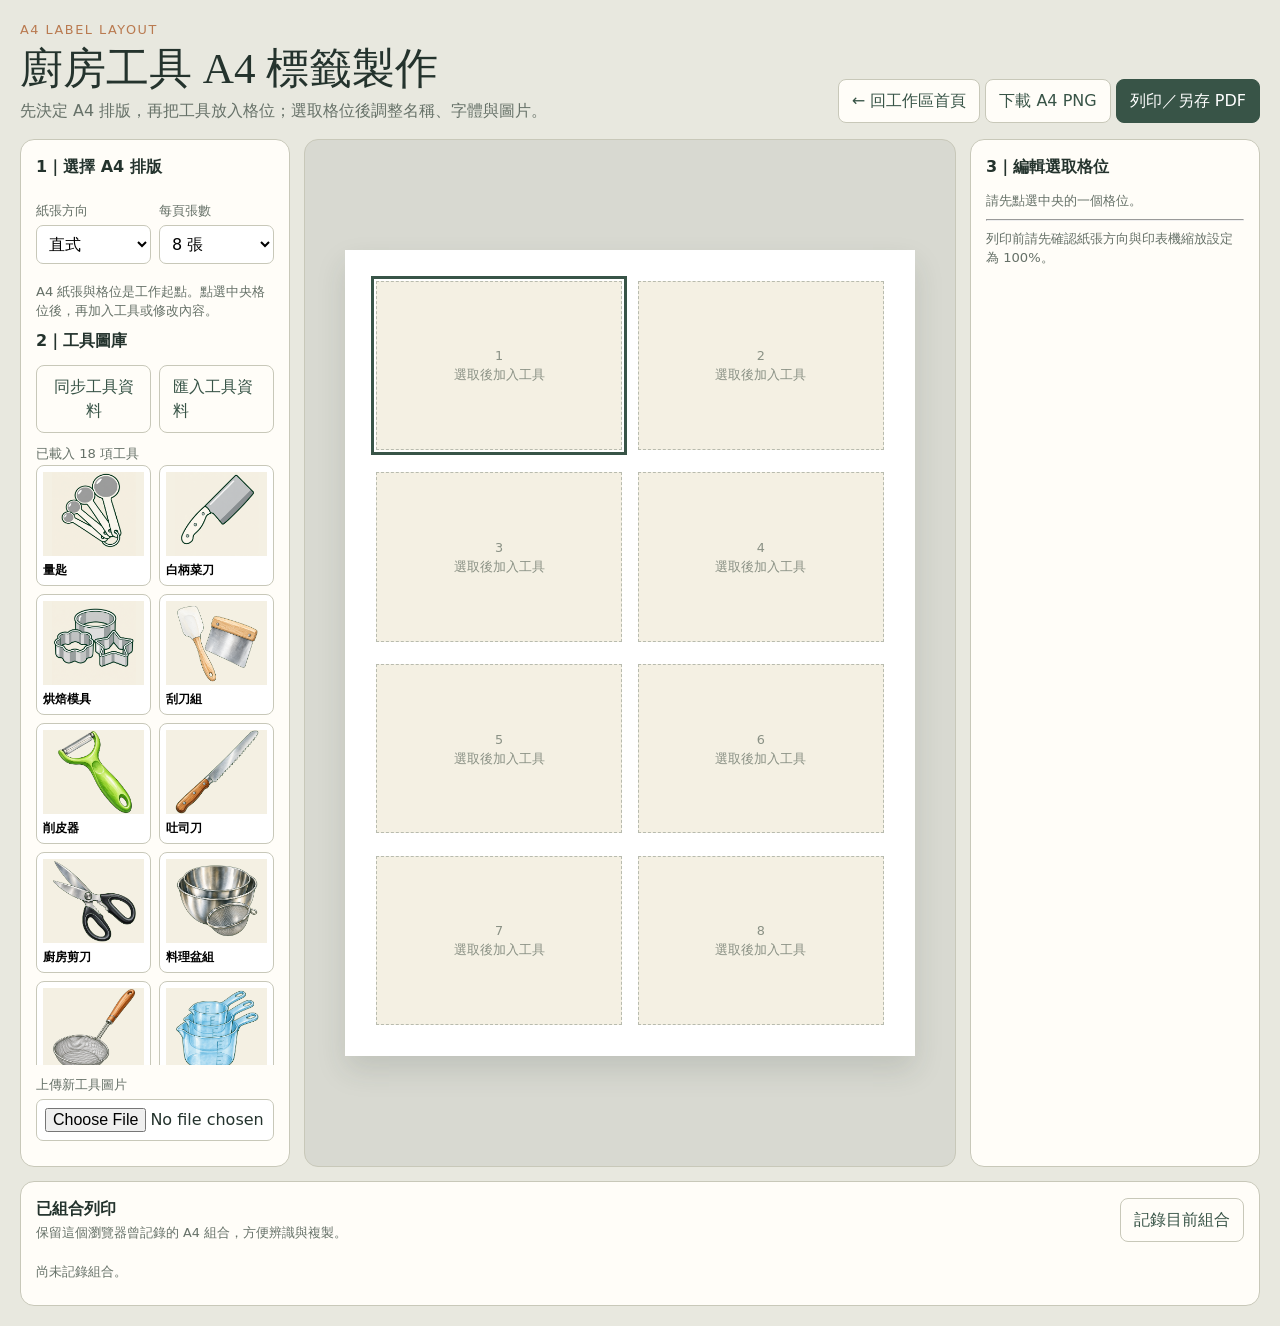
==== kitchen-labels/index.html @ 1e379331 "Publish kitchen tools label website" ====
<!doctype html><html lang="zh-Hant"><head><meta charset="utf-8"><meta name="viewport" content="width=device-width,initial-scale=1"><title>廚房工具｜A4 標籤製作</title><style>
:root{--ink:#24332d;--green:#385447;--gold:#c5a75b;--paper:#f4f0e3;--line:#c8c8b9;--white:#fffdf8}*{box-sizing:border-box}body{margin:0;background:#e8e8df;color:var(--ink);font:16px/1.5 system-ui,"Noto Sans TC",sans-serif}.app{max-width:1440px;margin:auto;padding:20px}.hero{display:flex;justify-content:space-between;gap:20px;align-items:end;margin-bottom:16px}.eyebrow{color:#b97a50;font-size:.8rem;letter-spacing:.12em}.hero h1{font:500 clamp(1.7rem,4vw,2.7rem)/1.2 Georgia,"Noto Serif TC",serif;margin:.25rem 0}.hero p{margin:0;color:#667168}.btn{display:inline-block;text-decoration:none;border:1px solid var(--green);background:var(--green);color:#fff;padding:9px 13px;border-radius:8px;font:inherit;cursor:pointer}.btn.light{background:var(--white);color:var(--green);border-color:var(--line)}.layout{display:grid;grid-template-columns:270px minmax(360px,1fr) 290px;gap:14px}.panel,.paper-wrap{background:var(--white);border:1px solid var(--line);border-radius:14px;padding:15px}.panel h2{font-size:1rem;margin:0 0 12px}.field{margin:10px 0}.field label{display:block;color:#667168;font-size:.82rem;margin-bottom:4px}.field input,.field select{width:100%;padding:8px;border:1px solid var(--line);border-radius:7px;background:#fff;font:inherit}.row{display:grid;grid-template-columns:1fr 1fr;gap:8px}.library{display:grid;grid-template-columns:1fr 1fr;gap:8px;max-height:600px;overflow:auto}.tool{border:1px solid var(--line);border-radius:8px;background:#fff;padding:6px;text-align:left;cursor:pointer}.tool img{width:100%;height:84px;object-fit:contain;background:var(--paper)}.catalog-placeholder{height:84px;display:grid;place-items:center;background:var(--paper);color:#7b857b;font-size:.75rem}.library-actions{display:flex;align-items:center;gap:8px;margin:8px 0}.library-actions .note{margin:0;font-size:.75rem}.import-btn{cursor:pointer}.tool b{display:block;font-size:.78rem;margin-top:3px;white-space:nowrap;overflow:hidden;text-overflow:ellipsis}.paper-wrap{background:#d8d9d1;display:grid;place-items:center;min-height:650px}.paper{width:min(100%,570px);aspect-ratio:210/297;background:#fff;padding:5%;box-shadow:0 14px 28px #24332d22;display:grid;gap:3%;position:relative}.paper.landscape{aspect-ratio:297/210;width:min(100%,760px)}.cell{background:var(--paper);border:1px dashed #b8bbae;display:flex;flex-direction:column;align-items:center;justify-content:center;min-width:0;overflow:hidden;padding:5%;cursor:pointer;position:relative}.cell.selected{outline:3px solid var(--green);outline-offset:2px}.cell img{max-width:88%;max-height:68%;object-fit:contain}.cell strong{font-weight:650;text-align:center;line-height:1.15;overflow-wrap:anywhere}.cell small{color:#667168;text-align:center;margin-top:3px}.empty{color:#8a9185;font-size:.8rem;text-align:center}.note{color:#667168;font-size:.82rem;margin:8px 0}.status{position:fixed;right:16px;bottom:16px;background:var(--green);color:#fff;padding:9px 13px;border-radius:8px;display:none}.status.show{display:block}@media(max-width:1050px){.layout{grid-template-columns:240px 1fr}.right{grid-column:1/-1;display:grid;grid-template-columns:1fr 1fr;gap:14px}}@media(max-width:700px){.app{padding:12px}.hero{display:block}.hero .btn{margin-top:10px}.layout{display:flex;flex-direction:column}.paper-wrap{min-height:450px}.right{display:block}.library{grid-template-columns:repeat(3,1fr);max-height:260px}.tool img{height:70px}}@media print{body{background:#fff}.hero,.left,.right{display:none!important}.app,.layout,.paper-wrap{display:block;padding:0;border:0;background:#fff}.paper{width:210mm;height:297mm;padding:12mm;box-shadow:none;gap:5mm}.paper.landscape{width:297mm;height:210mm}@page{size:auto;margin:0}}
</style><style>.color-record{border-top:1px solid var(--line);margin-top:12px;padding-top:10px}.color-record strong{font-size:.8rem;color:var(--green)}#colorHistory{display:flex;flex-wrap:wrap;gap:6px;margin:7px 0}.color-chip{width:28px;height:28px;border:2px solid #fff;outline:1px solid var(--line);border-radius:50%;cursor:pointer}.records{margin-top:14px}.records-head{display:flex;justify-content:space-between;gap:12px;align-items:center}.records h2{font-size:1rem;margin:0}.records p{margin:2px 0;color:#667168;font-size:.8rem}.record-grid{display:grid;grid-template-columns:repeat(auto-fill,minmax(180px,1fr));gap:10px;margin-top:10px}.record-card{border:1px solid var(--line);border-radius:9px;padding:8px;background:#fff}.record-card strong,.record-card small{display:block}.record-card strong{font-size:.82rem}.record-card small{color:#667168;font-size:.72rem}.record-card button{margin-top:6px;padding:5px 8px;font-size:.75rem}</style></style></head><body><main class="app"><header class="hero"><div><div class="eyebrow">A4 LABEL LAYOUT</div><h1>廚房工具 A4 標籤製作</h1><p>先決定 A4 排版，再把工具放入格位；選取格位後調整名稱、字體與圖片。</p></div><div><a class="btn light" href="../kitchen-tools/index.html">← 回工作區首頁</a> <button class="btn light" id="png">下載 A4 PNG</button> <button class="btn" id="print">列印／另存 PDF</button></div></header><section class="layout"><aside class="panel left"><h2>1｜選擇 A4 排版</h2><div class="row"><div class="field"><label>紙張方向</label><select id="orientation"><option value="portrait">直式</option><option value="landscape">橫式</option></select></div><div class="field"><label>每頁張數</label><select id="count"><option value="1">1 張</option><option value="2">2 張</option><option value="4">4 張</option><option value="6">6 張</option><option value="8" selected>8 張</option><option value="10">10 張</option></select></div></div><p class="note">A4 紙張與格位是工作起點。點選中央格位後，再加入工具或修改內容。</p><h2>2｜工具圖庫</h2><div class="library-actions"><button class="btn light" id="syncCatalog" type="button">同步工具資料</button><label class="btn light import-btn">匯入工具資料<input id="importCatalog" type="file" accept="application/json,.json" hidden></label></div><span class="note" id="catalogSyncStatus">同網站可同步；本機檔案請匯入插畫工作台下載的 JSON。</span><div class="library" id="library"></div><div class="field"><label>上傳新工具圖片</label><input id="upload" type="file" accept="image/*"></div></aside><section class="paper-wrap"><div class="paper" id="paper"></div></section><aside class="panel right"><h2>3｜編輯選取格位</h2><div id="emptyEdit" class="note">請先點選中央的一個格位。</div><div id="editor" hidden><div class="field"><label>工具名稱</label><input id="name"></div><div class="field"><label>補充文字</label><input id="sub"></div><div class="row"><div class="field"><label>字體</label><select id="font"><option value="serif">明體</option><option value="sans">黑體</option><option value="round">圓體</option></select></div><div class="field"><label>字級</label><input id="size" type="number" min="12" max="72" value="24"></div></div><div class="row"><div class="field"><label>文字顏色</label><input id="color" type="color" value="#24332d"></div><div class="field"><label>底色</label><input id="bg" type="color" value="#f4f0e3"><div class="color-record"><strong>顏色紀錄</strong><div id="colorHistory"></div><button class="btn light" id="copyColor">複製 HEX</button></div></div></div><button class="btn light" id="applyColor">套用底色</button> <button class="btn light" id="clear">清除這個格位</button></div><hr><p class="note">列印前請先確認紙張方向與印表機縮放設定為 100%。</p></aside></section><section class="records panel"><div class="records-head"><div><h2>已組合列印</h2><p>保留這個瀏覽器曾記錄的 A4 組合，方便辨識與複製。</p></div><button class="btn light" id="recordSheet">記錄目前組合</button></div><div class="record-grid" id="recordGrid"><div class="note">尚未記錄組合。</div></div></section><div class="status" id="status" role="status"></div></main><script>
(()=>{const $=id=>document.getElementById(id),fonts={serif:'Georgia,"Noto Serif TC",serif',sans:'system-ui,"Noto Sans TC",sans-serif',round:'"Arial Rounded MT Bold",system-ui,sans-serif'},assets=['量匙.png','白柄菜刀.png','烘焙模具.png','刮刀組.png','削皮器.png','吐司刀.png','廚房剪刀.png','料理盆組.png','網勺.png','量杯組.png','廚房計時器.png','食物溫度計.png','烘焙切模組.png','蒸布.png','竹簾.png','料理夾.png','廚刀組.png','放大鏡.png'];let cells=[],active=0;function toast(t){const s=$('status');s.textContent=t;s.classList.add('show');setTimeout(()=>s.classList.remove('show'),1800)}function renderPaper(){const n=+$('count').value,o=$('orientation').value,p=$('paper');p.className='paper '+o;const cols=o==='landscape'?(n<=2?n:n<=6?3:5):n===1?1:n===2?1:n===4?2:2,rows=Math.ceil(n/cols);p.style.gridTemplateColumns='repeat('+cols+',1fr)';p.style.gridTemplateRows='repeat('+rows+',1fr)';p.innerHTML='';cells=[];for(let i=0;i<n;i++){const c=document.createElement('div');c.className='cell';c.dataset.i=i;c.innerHTML='<div class="empty">'+(i+1)+'<br>選取後加入工具</div>';c.onclick=()=>select(i);p.append(c);cells.push({el:c,data:null})}active=0;select(0)}function select(i){active=i;cells.forEach((x,j)=>x.el.classList.toggle('selected',j===i));const d=cells[i]?.data;if(!d){$('emptyEdit').hidden=false;$('editor').hidden=true}else{ $('emptyEdit').hidden=true;$('editor').hidden=false;['name','sub','font','size','color','bg'].forEach(k=>$(k).value=d[k]);}}function draw(i){const d=cells[i].data,c=cells[i].el;c.style.background=d.bg;c.innerHTML='';const im=document.createElement('img');im.src=d.image;c.append(im);const b=document.createElement('strong');b.textContent=d.name;b.style.fontFamily=fonts[d.font];b.style.fontSize=d.size+'px';b.style.color=d.color;c.append(b);if(d.sub){const s=document.createElement('small');s.textContent=d.sub;s.style.color=d.color;c.append(s)}}function use(image,name){if(!cells[active])return;cells[active].data={image,name,sub:'',font:'serif',size:24,color:'#24332d',bg:'#f4f0e3'};draw(active);select(active);toast('已放入第 '+(active+1)+' 格')}function library(){const root=$('library');assets.forEach(file=>{const b=document.createElement('button');b.className='tool';b.innerHTML='<img src="assets/廚房工具插畫示例/'+file+'"><b>'+file.replace('.png','')+'</b>';b.onclick=()=>use('assets/廚房工具插畫示例/'+file,file.replace('.png',''));root.append(b)})}['orientation','count'].forEach(id=>$(id).onchange=renderPaper);['name','sub','font','size','color','bg'].forEach(id=>$(id).oninput=()=>{if(cells[active]?.data){cells[active].data[id]=$(id).value;draw(active);select(active)}});$('applyColor').onclick=()=>{if(cells[active]?.data){cells[active].data.bg=$('bg').value;draw(active);toast('底色已套用')}};$('clear').onclick=()=>{if(cells[active]){cells[active].data=null;cells[active].el.innerHTML='<div class="empty">'+(active+1)+'<br>選取後加入工具</div>';select(active)}};function exportPng(){const n=+$('count').value,o=$('orientation').value,W=o==='landscape'?3508:2480,H=o==='landscape'?2480:3508,c=document.createElement('canvas');c.width=W;c.height=H;const x=c.getContext('2d');x.fillStyle='#fff';x.fillRect(0,0,W,H);const cols=o==='landscape'?(n<=2?n:n<=6?3:5):n===1?1:n===2?1:2,rows=Math.ceil(n/cols),pad=W*.05,gap=W*.018,cw=(W-pad*2-gap*(cols-1))/cols,ch=(H-pad*2-gap*(rows-1))/rows;cells.forEach((v,i)=>{const d=v.data;if(!d)return;const col=i%cols,row=Math.floor(i/cols),cx=pad+col*(cw+gap),cy=pad+row*(ch+gap);x.fillStyle=d.bg;x.fillRect(cx,cy,cw,ch);x.strokeStyle='#b8bbae';x.setLineDash([8,8]);x.strokeRect(cx,cy,cw,ch);x.setLineDash([]);const im=new Image();im.onload=()=>{const sc=Math.min(cw*.82/im.width,ch*.58/im.height);x.drawImage(im,cx+(cw-im.width*sc)/2,cy+ch*.06,im.width*sc,im.height*sc);x.fillStyle=d.color;x.textAlign='center';x.font='600 '+(d.size*300/72)+'px system-ui';x.fillText(d.name,cx+cw/2,cy+ch*.82,cw*.88);if(d.sub){x.font='36px system-ui';x.fillText(d.sub,cx+cw/2,cy+ch*.92,cw*.88)}if(i===cells.length-1){const a=document.createElement('a');a.href=c.toDataURL('image/png');a.download='廚房工具_A4.png';a.click()}};im.src=d.image})}$('upload').onchange=e=>{const f=e.target.files[0];if(!f)return;const r=new FileReader();r.onload=()=>use(r.result,f.name.replace(/\.[^.]+$/,''));r.readAsDataURL(f)};$('png').onclick=exportPng;$('print').onclick=()=>{alert('請在列印視窗選擇「另存為 PDF」或「Save to PDF」。');window.print()};renderPaper();library();window.useKitchenTool=use;window.kitchenCells=cells;})();
</script><script src="../kitchen-label-records.js"></script><script src="../kitchen-catalog-sync.js"></script></body></html>
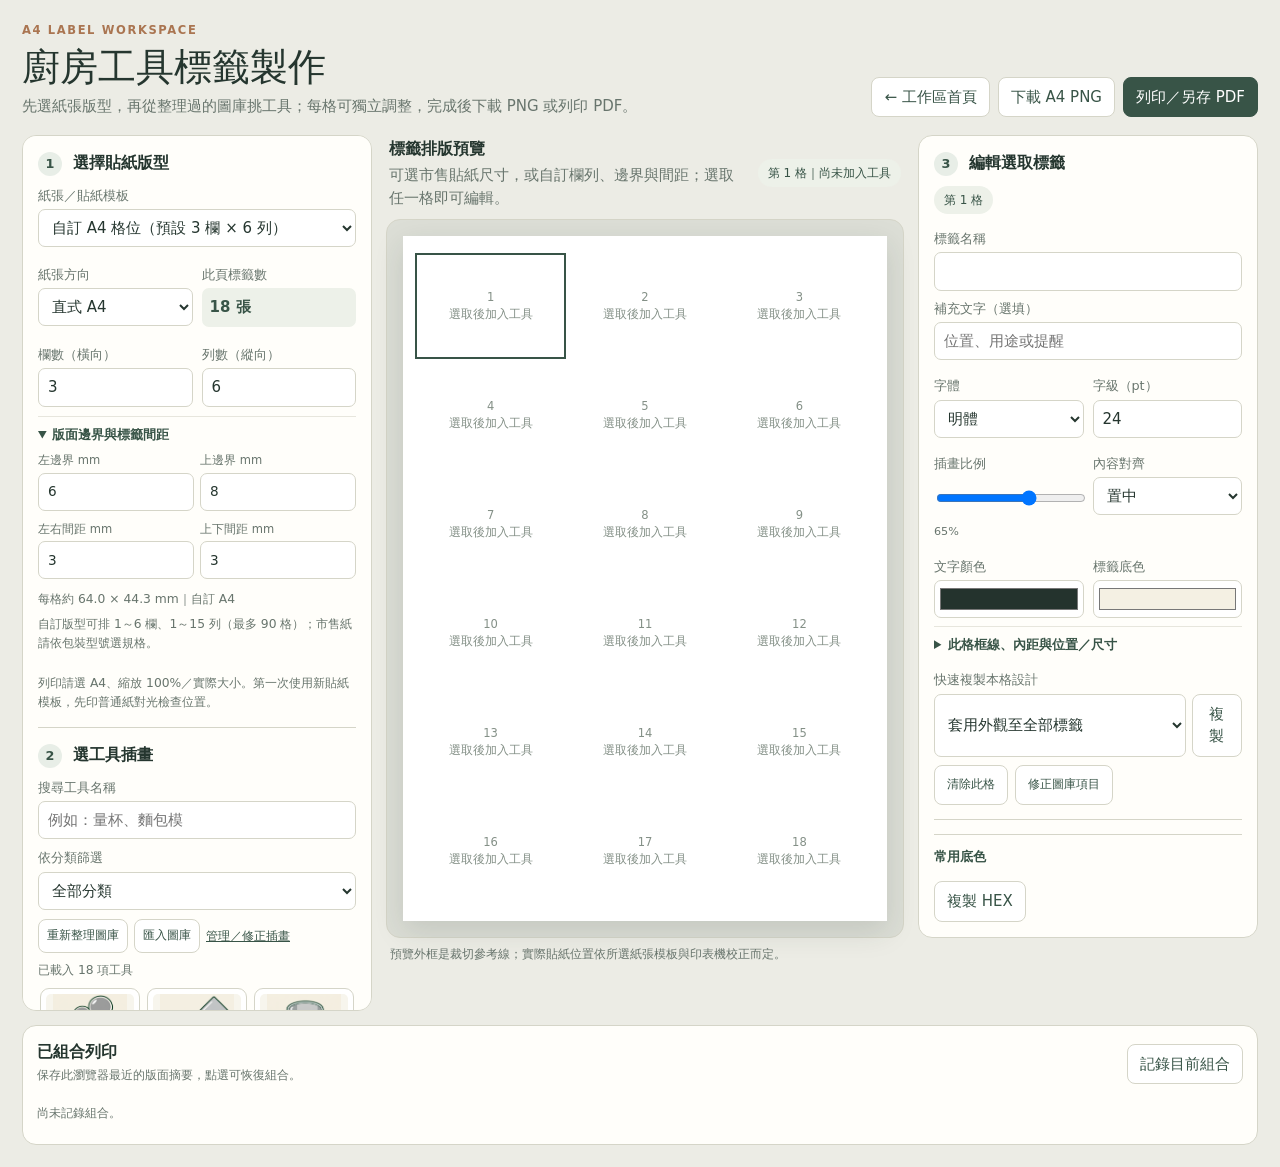
==== commit 7425616d: "Expand A4 label sheet templates and per-label controls" ====
--- a/kitchen-labels/index.html
+++ b/kitchen-labels/index.html
@@ -1,5 +1,107 @@
-<!doctype html><html lang="zh-Hant"><head><meta charset="utf-8"><meta name="viewport" content="width=device-width,initial-scale=1"><title>廚房工具｜A4 標籤製作</title><style>
-:root{--ink:#24332d;--green:#385447;--gold:#c5a75b;--paper:#f4f0e3;--line:#c8c8b9;--white:#fffdf8}*{box-sizing:border-box}body{margin:0;background:#e8e8df;color:var(--ink);font:16px/1.5 system-ui,"Noto Sans TC",sans-serif}.app{max-width:1440px;margin:auto;padding:20px}.hero{display:flex;justify-content:space-between;gap:20px;align-items:end;margin-bottom:16px}.eyebrow{color:#b97a50;font-size:.8rem;letter-spacing:.12em}.hero h1{font:500 clamp(1.7rem,4vw,2.7rem)/1.2 Georgia,"Noto Serif TC",serif;margin:.25rem 0}.hero p{margin:0;color:#667168}.btn{display:inline-block;text-decoration:none;border:1px solid var(--green);background:var(--green);color:#fff;padding:9px 13px;border-radius:8px;font:inherit;cursor:pointer}.btn.light{background:var(--white);color:var(--green);border-color:var(--line)}.layout{display:grid;grid-template-columns:270px minmax(360px,1fr) 290px;gap:14px}.panel,.paper-wrap{background:var(--white);border:1px solid var(--line);border-radius:14px;padding:15px}.panel h2{font-size:1rem;margin:0 0 12px}.field{margin:10px 0}.field label{display:block;color:#667168;font-size:.82rem;margin-bottom:4px}.field input,.field select{width:100%;padding:8px;border:1px solid var(--line);border-radius:7px;background:#fff;font:inherit}.row{display:grid;grid-template-columns:1fr 1fr;gap:8px}.library{display:grid;grid-template-columns:1fr 1fr;gap:8px;max-height:600px;overflow:auto}.tool{border:1px solid var(--line);border-radius:8px;background:#fff;padding:6px;text-align:left;cursor:pointer}.tool img{width:100%;height:84px;object-fit:contain;background:var(--paper)}.catalog-placeholder{height:84px;display:grid;place-items:center;background:var(--paper);color:#7b857b;font-size:.75rem}.library-actions{display:flex;align-items:center;gap:8px;margin:8px 0}.library-actions .note{margin:0;font-size:.75rem}.import-btn{cursor:pointer}.tool b{display:block;font-size:.78rem;margin-top:3px;white-space:nowrap;overflow:hidden;text-overflow:ellipsis}.paper-wrap{background:#d8d9d1;display:grid;place-items:center;min-height:650px}.paper{width:min(100%,570px);aspect-ratio:210/297;background:#fff;padding:5%;box-shadow:0 14px 28px #24332d22;display:grid;gap:3%;position:relative}.paper.landscape{aspect-ratio:297/210;width:min(100%,760px)}.cell{background:var(--paper);border:1px dashed #b8bbae;display:flex;flex-direction:column;align-items:center;justify-content:center;min-width:0;overflow:hidden;padding:5%;cursor:pointer;position:relative}.cell.selected{outline:3px solid var(--green);outline-offset:2px}.cell img{max-width:88%;max-height:68%;object-fit:contain}.cell strong{font-weight:650;text-align:center;line-height:1.15;overflow-wrap:anywhere}.cell small{color:#667168;text-align:center;margin-top:3px}.empty{color:#8a9185;font-size:.8rem;text-align:center}.note{color:#667168;font-size:.82rem;margin:8px 0}.status{position:fixed;right:16px;bottom:16px;background:var(--green);color:#fff;padding:9px 13px;border-radius:8px;display:none}.status.show{display:block}@media(max-width:1050px){.layout{grid-template-columns:240px 1fr}.right{grid-column:1/-1;display:grid;grid-template-columns:1fr 1fr;gap:14px}}@media(max-width:700px){.app{padding:12px}.hero{display:block}.hero .btn{margin-top:10px}.layout{display:flex;flex-direction:column}.paper-wrap{min-height:450px}.right{display:block}.library{grid-template-columns:repeat(3,1fr);max-height:260px}.tool img{height:70px}}@media print{body{background:#fff}.hero,.left,.right{display:none!important}.app,.layout,.paper-wrap{display:block;padding:0;border:0;background:#fff}.paper{width:210mm;height:297mm;padding:12mm;box-shadow:none;gap:5mm}.paper.landscape{width:297mm;height:210mm}@page{size:auto;margin:0}}
-</style><style>.color-record{border-top:1px solid var(--line);margin-top:12px;padding-top:10px}.color-record strong{font-size:.8rem;color:var(--green)}#colorHistory{display:flex;flex-wrap:wrap;gap:6px;margin:7px 0}.color-chip{width:28px;height:28px;border:2px solid #fff;outline:1px solid var(--line);border-radius:50%;cursor:pointer}.records{margin-top:14px}.records-head{display:flex;justify-content:space-between;gap:12px;align-items:center}.records h2{font-size:1rem;margin:0}.records p{margin:2px 0;color:#667168;font-size:.8rem}.record-grid{display:grid;grid-template-columns:repeat(auto-fill,minmax(180px,1fr));gap:10px;margin-top:10px}.record-card{border:1px solid var(--line);border-radius:9px;padding:8px;background:#fff}.record-card strong,.record-card small{display:block}.record-card strong{font-size:.82rem}.record-card small{color:#667168;font-size:.72rem}.record-card button{margin-top:6px;padding:5px 8px;font-size:.75rem}</style></style></head><body><main class="app"><header class="hero"><div><div class="eyebrow">A4 LABEL LAYOUT</div><h1>廚房工具 A4 標籤製作</h1><p>先決定 A4 排版，再把工具放入格位；選取格位後調整名稱、字體與圖片。</p></div><div><a class="btn light" href="../kitchen-tools/index.html">← 回工作區首頁</a> <button class="btn light" id="png">下載 A4 PNG</button> <button class="btn" id="print">列印／另存 PDF</button></div></header><section class="layout"><aside class="panel left"><h2>1｜選擇 A4 排版</h2><div class="row"><div class="field"><label>紙張方向</label><select id="orientation"><option value="portrait">直式</option><option value="landscape">橫式</option></select></div><div class="field"><label>每頁張數</label><select id="count"><option value="1">1 張</option><option value="2">2 張</option><option value="4">4 張</option><option value="6">6 張</option><option value="8" selected>8 張</option><option value="10">10 張</option></select></div></div><p class="note">A4 紙張與格位是工作起點。點選中央格位後，再加入工具或修改內容。</p><h2>2｜工具圖庫</h2><div class="library-actions"><button class="btn light" id="syncCatalog" type="button">同步工具資料</button><label class="btn light import-btn">匯入工具資料<input id="importCatalog" type="file" accept="application/json,.json" hidden></label></div><span class="note" id="catalogSyncStatus">同網站可同步；本機檔案請匯入插畫工作台下載的 JSON。</span><div class="library" id="library"></div><div class="field"><label>上傳新工具圖片</label><input id="upload" type="file" accept="image/*"></div></aside><section class="paper-wrap"><div class="paper" id="paper"></div></section><aside class="panel right"><h2>3｜編輯選取格位</h2><div id="emptyEdit" class="note">請先點選中央的一個格位。</div><div id="editor" hidden><div class="field"><label>工具名稱</label><input id="name"></div><div class="field"><label>補充文字</label><input id="sub"></div><div class="row"><div class="field"><label>字體</label><select id="font"><option value="serif">明體</option><option value="sans">黑體</option><option value="round">圓體</option></select></div><div class="field"><label>字級</label><input id="size" type="number" min="12" max="72" value="24"></div></div><div class="row"><div class="field"><label>文字顏色</label><input id="color" type="color" value="#24332d"></div><div class="field"><label>底色</label><input id="bg" type="color" value="#f4f0e3"><div class="color-record"><strong>顏色紀錄</strong><div id="colorHistory"></div><button class="btn light" id="copyColor">複製 HEX</button></div></div></div><button class="btn light" id="applyColor">套用底色</button> <button class="btn light" id="clear">清除這個格位</button></div><hr><p class="note">列印前請先確認紙張方向與印表機縮放設定為 100%。</p></aside></section><section class="records panel"><div class="records-head"><div><h2>已組合列印</h2><p>保留這個瀏覽器曾記錄的 A4 組合，方便辨識與複製。</p></div><button class="btn light" id="recordSheet">記錄目前組合</button></div><div class="record-grid" id="recordGrid"><div class="note">尚未記錄組合。</div></div></section><div class="status" id="status" role="status"></div></main><script>
-(()=>{const $=id=>document.getElementById(id),fonts={serif:'Georgia,"Noto Serif TC",serif',sans:'system-ui,"Noto Sans TC",sans-serif',round:'"Arial Rounded MT Bold",system-ui,sans-serif'},assets=['量匙.png','白柄菜刀.png','烘焙模具.png','刮刀組.png','削皮器.png','吐司刀.png','廚房剪刀.png','料理盆組.png','網勺.png','量杯組.png','廚房計時器.png','食物溫度計.png','烘焙切模組.png','蒸布.png','竹簾.png','料理夾.png','廚刀組.png','放大鏡.png'];let cells=[],active=0;function toast(t){const s=$('status');s.textContent=t;s.classList.add('show');setTimeout(()=>s.classList.remove('show'),1800)}function renderPaper(){const n=+$('count').value,o=$('orientation').value,p=$('paper');p.className='paper '+o;const cols=o==='landscape'?(n<=2?n:n<=6?3:5):n===1?1:n===2?1:n===4?2:2,rows=Math.ceil(n/cols);p.style.gridTemplateColumns='repeat('+cols+',1fr)';p.style.gridTemplateRows='repeat('+rows+',1fr)';p.innerHTML='';cells=[];for(let i=0;i<n;i++){const c=document.createElement('div');c.className='cell';c.dataset.i=i;c.innerHTML='<div class="empty">'+(i+1)+'<br>選取後加入工具</div>';c.onclick=()=>select(i);p.append(c);cells.push({el:c,data:null})}active=0;select(0)}function select(i){active=i;cells.forEach((x,j)=>x.el.classList.toggle('selected',j===i));const d=cells[i]?.data;if(!d){$('emptyEdit').hidden=false;$('editor').hidden=true}else{ $('emptyEdit').hidden=true;$('editor').hidden=false;['name','sub','font','size','color','bg'].forEach(k=>$(k).value=d[k]);}}function draw(i){const d=cells[i].data,c=cells[i].el;c.style.background=d.bg;c.innerHTML='';const im=document.createElement('img');im.src=d.image;c.append(im);const b=document.createElement('strong');b.textContent=d.name;b.style.fontFamily=fonts[d.font];b.style.fontSize=d.size+'px';b.style.color=d.color;c.append(b);if(d.sub){const s=document.createElement('small');s.textContent=d.sub;s.style.color=d.color;c.append(s)}}function use(image,name){if(!cells[active])return;cells[active].data={image,name,sub:'',font:'serif',size:24,color:'#24332d',bg:'#f4f0e3'};draw(active);select(active);toast('已放入第 '+(active+1)+' 格')}function library(){const root=$('library');assets.forEach(file=>{const b=document.createElement('button');b.className='tool';b.innerHTML='<img src="assets/廚房工具插畫示例/'+file+'"><b>'+file.replace('.png','')+'</b>';b.onclick=()=>use('assets/廚房工具插畫示例/'+file,file.replace('.png',''));root.append(b)})}['orientation','count'].forEach(id=>$(id).onchange=renderPaper);['name','sub','font','size','color','bg'].forEach(id=>$(id).oninput=()=>{if(cells[active]?.data){cells[active].data[id]=$(id).value;draw(active);select(active)}});$('applyColor').onclick=()=>{if(cells[active]?.data){cells[active].data.bg=$('bg').value;draw(active);toast('底色已套用')}};$('clear').onclick=()=>{if(cells[active]){cells[active].data=null;cells[active].el.innerHTML='<div class="empty">'+(active+1)+'<br>選取後加入工具</div>';select(active)}};function exportPng(){const n=+$('count').value,o=$('orientation').value,W=o==='landscape'?3508:2480,H=o==='landscape'?2480:3508,c=document.createElement('canvas');c.width=W;c.height=H;const x=c.getContext('2d');x.fillStyle='#fff';x.fillRect(0,0,W,H);const cols=o==='landscape'?(n<=2?n:n<=6?3:5):n===1?1:n===2?1:2,rows=Math.ceil(n/cols),pad=W*.05,gap=W*.018,cw=(W-pad*2-gap*(cols-1))/cols,ch=(H-pad*2-gap*(rows-1))/rows;cells.forEach((v,i)=>{const d=v.data;if(!d)return;const col=i%cols,row=Math.floor(i/cols),cx=pad+col*(cw+gap),cy=pad+row*(ch+gap);x.fillStyle=d.bg;x.fillRect(cx,cy,cw,ch);x.strokeStyle='#b8bbae';x.setLineDash([8,8]);x.strokeRect(cx,cy,cw,ch);x.setLineDash([]);const im=new Image();im.onload=()=>{const sc=Math.min(cw*.82/im.width,ch*.58/im.height);x.drawImage(im,cx+(cw-im.width*sc)/2,cy+ch*.06,im.width*sc,im.height*sc);x.fillStyle=d.color;x.textAlign='center';x.font='600 '+(d.size*300/72)+'px system-ui';x.fillText(d.name,cx+cw/2,cy+ch*.82,cw*.88);if(d.sub){x.font='36px system-ui';x.fillText(d.sub,cx+cw/2,cy+ch*.92,cw*.88)}if(i===cells.length-1){const a=document.createElement('a');a.href=c.toDataURL('image/png');a.download='廚房工具_A4.png';a.click()}};im.src=d.image})}$('upload').onchange=e=>{const f=e.target.files[0];if(!f)return;const r=new FileReader();r.onload=()=>use(r.result,f.name.replace(/\.[^.]+$/,''));r.readAsDataURL(f)};$('png').onclick=exportPng;$('print').onclick=()=>{alert('請在列印視窗選擇「另存為 PDF」或「Save to PDF」。');window.print()};renderPaper();library();window.useKitchenTool=use;window.kitchenCells=cells;})();
-</script><script src="../kitchen-label-records.js"></script><script src="../kitchen-catalog-sync.js"></script></body></html>
+<!doctype html>
+<html lang="zh-Hant">
+<head>
+  <meta charset="utf-8">
+  <meta name="viewport" content="width=device-width,initial-scale=1">
+  <meta name="theme-color" content="#385447">
+  <title>廚房工具｜A4 標籤製作</title>
+  <link rel="stylesheet" href="labels.css">
+</head>
+<body>
+  <main class="app">
+    <header class="hero">
+      <div><div class="eyebrow">A4 LABEL WORKSPACE</div><h1>廚房工具標籤製作</h1><p>先選紙張版型，再從整理過的圖庫挑工具；每格可獨立調整，完成後下載 PNG 或列印 PDF。</p></div>
+      <nav class="hero-actions"><a class="btn light" href="../kitchen-tools/">← 工作區首頁</a><button class="btn light" id="png">下載 A4 PNG</button><button class="btn" id="print">列印／另存 PDF</button></nav>
+    </header>
+
+    <section class="layout" aria-label="標籤製作工作區">
+      <aside class="panel left">
+        <section class="step">
+          <h2><span>1</span> 選擇貼紙版型</h2>
+          <div class="field"><label for="template">紙張／貼紙模板</label><select id="template">
+            <option value="custom">自訂 A4 格位（預設 3 欄 × 6 列）</option>
+            <optgroup label="常用市售 A4 貼紙規格">
+              <option value="2x5-l7173">10 格｜2 欄 × 5 列｜99.1 × 57 mm（L7173 相容）</option>
+              <option value="2x8-10535">16 格｜2 欄 × 8 列｜105 × 35 mm</option>
+              <option value="2x6-10549">12 格｜2 欄 × 6 列｜105 × 49 mm</option>
+              <option value="avery-l7160">21 格｜3 欄 × 7 列｜63.5 × 38.1 mm（L7160）</option>
+              <option value="3x8-6534">24 格｜3 欄 × 8 列｜65 × 34 mm</option>
+              <option value="ogi-l31236">36 格｜3 欄 × 12 列｜70 × 24.7 mm（OGI L31236）</option>
+              <option value="4x8-5134">32 格｜4 欄 × 8 列｜51 × 34 mm</option>
+              <option value="2x4-10574">8 格｜2 欄 × 4 列｜105 × 74 mm（A4+10574）</option>
+              <option value="2x4-10070">8 格｜2 欄 × 4 列｜100 × 70 mm</option>
+              <option value="2x2-105148">4 格｜2 欄 × 2 列｜105 × 148 mm</option>
+              <option value="1x3-20096">3 格｜1 欄 × 3 列｜200 × 96 mm（A4+20096）</option>
+              <option value="1x2-210148">2 格｜1 欄 × 2 列｜210 × 148 mm（A4+210148）</option>
+              <option value="1x1-210297">1 格｜整張 A4｜210 × 297 mm（A4+210297）</option>
+              <option value="2up-large">2 格｜每格 199.6 × 143.5 mm</option>
+            </optgroup>
+          </select></div>
+          <div class="row"><div class="field"><label for="orientation">紙張方向</label><select id="orientation"><option value="portrait">直式 A4</option><option value="landscape">橫式 A4（自訂）</option></select></div><div class="field"><label>此頁標籤數</label><output id="countLabel">18 張</output><input id="count" type="hidden" value="18"></div></div>
+          <div class="row"><div class="field"><label for="cols">欄數（橫向）</label><input id="cols" type="number" min="1" max="6" value="3"></div><div class="field"><label for="rows">列數（縱向）</label><input id="rows" type="number" min="1" max="15" value="6"></div></div>
+          <details class="advanced" open><summary>版面邊界與標籤間距</summary>
+            <div class="measure-grid">
+              <label>左邊界 mm<input id="marginX" type="number" min="0" max="30" step="0.1" value="6"></label>
+              <label>上邊界 mm<input id="marginY" type="number" min="0" max="30" step="0.1" value="8"></label>
+              <label>左右間距 mm<input id="gapX" type="number" min="0" max="20" step="0.1" value="3"></label>
+              <label>上下間距 mm<input id="gapY" type="number" min="0" max="20" step="0.1" value="3"></label>
+            </div>
+            <p class="note" id="dimensionInfo">標籤尺寸會依欄列、邊界和間距自動計算。</p>
+            <p class="note">自訂版型可排 1～6 欄、1～15 列（最多 90 格）；市售紙請依包裝型號選規格。</p>
+          </details>
+          <p class="warning" id="templateWarning" hidden></p>
+          <p class="note">列印請選 A4、縮放 100%／實際大小。第一次使用新貼紙模板，先印普通紙對光檢查位置。</p>
+        </section>
+
+        <section class="step library-step">
+          <h2><span>2</span> 選工具插畫</h2>
+          <div class="field"><label for="librarySearch">搜尋工具名稱</label><input id="librarySearch" type="search" placeholder="例如：量杯、麵包模"></div>
+          <div class="field"><label for="libraryCategory">依分類篩選</label><select id="libraryCategory"><option value="">全部分類</option><option>備料與切割</option><option>量測與計時</option><option>清洗與濾水</option><option>蒸煮與布具</option><option>烘焙工具</option><option>其他工具</option><option>沖泡與濾具</option></select></div>
+          <div class="library-actions"><button class="btn light" id="syncCatalog" type="button">重新整理圖庫</button><label class="btn light import-btn">匯入圖庫<input id="importCatalog" type="file" accept="application/json,.json" hidden></label><a class="text-link" href="../kitchen-illustration/">管理／修正插畫</a></div>
+          <p class="note" id="catalogSyncStatus" role="status">正在載入圖庫…</p>
+          <div class="library" id="library" aria-label="廚房工具插畫清單"></div>
+          <div class="field upload-field"><label for="upload">替換目前選取標籤的插畫</label><input id="upload" type="file" accept="image/*"><small>只替換這一格，不會覆蓋圖庫原圖。</small></div>
+        </section>
+      </aside>
+
+      <section class="preview-area">
+        <div class="preview-heading"><div><h2>標籤排版預覽</h2><p>可選市售貼紙尺寸，或自訂欄列、邊界與間距；選取任一格即可編輯。</p></div><span id="selectionStatus" class="pill">尚未加入工具</span></div>
+        <div class="paper-wrap"><div class="paper portrait" id="paper" aria-label="A4 標籤預覽"></div></div>
+        <p class="note preview-note">預覽外框是裁切參考線；實際貼紙位置依所選紙張模板與印表機校正而定。</p>
+      </section>
+
+      <aside class="panel right">
+        <section class="step">
+          <h2><span>3</span> 編輯選取標籤</h2>
+          <p class="note" id="emptyEdit">先點選中間任一格，再從左側選擇工具。</p>
+          <div id="editor" hidden>
+            <div class="selected-label" id="selectedLabel">第 1 格</div>
+            <div class="field"><label for="name">標籤名稱</label><input id="name" type="text"></div>
+            <div class="field"><label for="sub">補充文字（選填）</label><input id="sub" type="text" placeholder="位置、用途或提醒"></div>
+            <div class="row"><div class="field"><label for="font">字體</label><select id="font"><option value="serif">明體</option><option value="sans">黑體</option><option value="round">圓體</option></select></div><div class="field"><label for="size">字級（pt）</label><input id="size" type="number" min="8" max="72" value="24"></div></div>
+            <div class="row"><div class="field"><label for="imageRatio">插畫比例</label><input id="imageRatio" type="range" min="30" max="85" value="65"><small id="ratioValue">65%</small></div><div class="field"><label for="align">內容對齊</label><select id="align"><option value="center">置中</option><option value="top">靠上</option><option value="bottom">靠下</option></select></div></div>
+            <div class="row"><div class="field"><label for="color">文字顏色</label><input id="color" type="color" value="#24332d"></div><div class="field"><label for="bg">標籤底色</label><input id="bg" type="color" value="#f4f0e3"></div></div>
+            <details class="advanced"><summary>此格框線、內距與位置／尺寸</summary>
+              <label class="check"><input id="borderOn" type="checkbox" checked> 顯示此格外框／裁切線</label>
+              <div class="row"><div class="field"><label for="borderColor">框線顏色</label><input id="borderColor" type="color" value="#b8bbae"></div><div class="field"><label for="borderWidth">線寬（mm）</label><input id="borderWidth" type="number" min="0" max="2" step="0.1" value="0.2"></div></div>
+              <div class="field"><label for="inset">內容安全內距（mm）</label><input id="inset" type="number" min="0" max="12" step="0.5" value="3"></div>
+              <p class="note">微調以版型原尺寸為基準；超出 A4 會提示並暫停列印。</p>
+              <div class="row"><div class="field"><label for="offsetX">左右移動 X（mm）</label><input id="offsetX" type="number" min="-10" max="10" step="0.1" value="0"></div><div class="field"><label for="offsetY">上下移動 Y（mm）</label><input id="offsetY" type="number" min="-10" max="10" step="0.1" value="0"></div></div>
+              <div class="row"><div class="field"><label for="widthAdjust">寬度增減（mm）</label><input id="widthAdjust" type="number" min="-10" max="10" step="0.1" value="0"></div><div class="field"><label for="heightAdjust">高度增減（mm）</label><input id="heightAdjust" type="number" min="-10" max="10" step="0.1" value="0"></div></div>
+            </details>
+            <div class="field"><label for="copyTo">快速複製本格設計</label><div class="copy-row"><select id="copyTo"><option value="all">套用外觀至全部標籤</option><option value="next">複製到下一格</option></select><button class="btn light" id="copyStyle" type="button">複製</button></div></div>
+            <div class="editor-actions"><button class="btn light" id="clear" type="button">清除此格</button><button class="btn light" id="editCatalog" type="button">修正圖庫項目</button></div>
+          </div>
+          <hr><div class="color-record"><strong>常用底色</strong><div id="colorHistory"></div><button class="btn light" id="copyColor" type="button">複製 HEX</button></div>
+        </section>
+      </aside>
+    </section>
+
+    <section class="records panel"><div class="records-head"><div><h2>已組合列印</h2><p>保存此瀏覽器最近的版面摘要，點選可恢復組合。</p></div><button class="btn light" id="recordSheet" type="button">記錄目前組合</button></div><div class="record-grid" id="recordGrid"></div></section>
+    <div class="status" id="status" role="status" aria-live="polite"></div>
+  </main>
+  <script src="labels.js"></script>
+  <script src="../kitchen-label-records.js"></script>
+  <script src="../kitchen-catalog-sync.js"></script>
+</body>
+</html>
--- a/kitchen-labels/labels.css
+++ b/kitchen-labels/labels.css
@@ -0,0 +1,2 @@
+:root{--ink:#25362f;--green:#385447;--sage:#788a70;--gold:#bd9853;--paper:#f4f0e3;--line:#d5d5c8;--white:#fffefa;--muted:#68756d;--warn:#8c593b}*{box-sizing:border-box}body{margin:0;background:#ecece5;color:var(--ink);font:15px/1.5 system-ui,"Noto Sans TC",sans-serif}.app{max-width:1740px;margin:auto;padding:22px}.hero{display:flex;justify-content:space-between;align-items:end;gap:22px;margin-bottom:18px}.eyebrow{color:#aa7551;letter-spacing:.14em;font-size:.72rem;font-weight:700}.hero h1{margin:.3rem 0;font:500 clamp(1.7rem,3vw,2.5rem)/1.2 Georgia,"Noto Serif TC",serif}.hero p,.preview-heading p{margin:0;color:var(--muted)}.hero-actions{display:flex;align-items:center;gap:8px;flex-wrap:wrap}.btn{display:inline-flex;align-items:center;justify-content:center;min-height:40px;padding:8px 12px;border:1px solid var(--green);border-radius:8px;background:var(--green);color:#fff;text-decoration:none;font:inherit;cursor:pointer}.btn.light{background:white;color:var(--green);border-color:var(--line)}.layout{display:grid;grid-template-columns:minmax(290px,350px) minmax(350px,1fr) minmax(290px,340px);gap:14px;align-items:start}.panel,.paper-wrap{background:var(--white);border:1px solid var(--line);border-radius:14px}.panel{padding:15px}.left{max-height:calc(100vh - 24px);overflow:auto;position:sticky;top:12px}.right{position:sticky;top:12px}.step+ .step{border-top:1px solid var(--line);margin-top:16px;padding-top:15px}.step h2,.preview-heading h2{font-size:1rem;margin:0 0 10px}.step h2 span{display:inline-grid;place-items:center;width:24px;height:24px;margin-right:5px;border-radius:50%;background:#e8eee7;color:var(--green);font-size:.8rem}.field{margin:9px 0}.field label,.measure-grid label{display:block;margin-bottom:4px;color:var(--muted);font-size:.8rem}.field input,.field select,.measure-grid input,.copy-row select{width:100%;min-height:38px;padding:7px 9px;border:1px solid var(--line);border-radius:7px;background:#fff;color:var(--ink);font:inherit}.field input[type=color]{padding:3px;min-height:38px}.field input[type=range]{padding:0}.row{display:grid;grid-template-columns:1fr 1fr;gap:9px}.row output{display:block;background:#edf1e9;border-radius:7px;padding:8px;font-weight:700;color:var(--green)}.advanced{padding:8px 0;border-top:1px solid #e7e6dd}.advanced summary{cursor:pointer;font-size:.82rem;font-weight:650;color:var(--green)}.measure-grid{display:grid;grid-template-columns:1fr 1fr;gap:6px;margin-top:8px}.measure-grid label{font-size:.72rem}.measure-grid input{margin-top:3px;font-size:.85rem}.note{font-size:.77rem;color:var(--muted);margin:7px 0}.warning{padding:8px 10px;border-left:3px solid var(--gold);background:#faf2df;color:var(--warn);font-size:.78rem}.library-actions{display:flex;gap:6px;align-items:center;flex-wrap:wrap;margin:8px 0}.library-actions .btn{font-size:.78rem;min-height:34px;padding:5px 8px}.text-link{font-size:.76rem;color:var(--green)}.library{display:grid;grid-template-columns:repeat(3,minmax(0,1fr));gap:7px;max-height:390px;overflow:auto;padding:2px}.tool{min-width:0;border:1px solid var(--line);border-radius:9px;background:#fff;padding:5px;text-align:left;cursor:pointer;position:relative}.tool:hover,.tool:focus-visible{outline:2px solid var(--sage);outline-offset:1px}.tool img{width:100%;height:74px;object-fit:contain;background:#f7f5ed;border-radius:5px}.tool b{display:block;overflow:hidden;text-overflow:ellipsis;white-space:nowrap;font-size:.7rem;margin-top:3px}.tool small{font-size:.62rem;color:var(--muted)}.catalog-placeholder{height:74px;display:grid;place-items:center;background:#f7f5ed;color:#7b857b;font-size:.7rem}.tool[hidden]{display:none}.upload-field{border-top:1px solid #e7e6dd;padding-top:9px}.upload-field small,.field small{display:block;color:var(--muted);font-size:.7rem}.preview-area{min-width:0}.preview-heading{display:flex;justify-content:space-between;align-items:center;gap:12px;margin:2px 3px 10px}.preview-heading h2{margin:0 0 3px}.pill,.selected-label{display:inline-block;background:#edf1e9;color:var(--green);border-radius:30px;padding:5px 10px;font-size:.75rem;white-space:nowrap}.paper-wrap{display:grid;place-items:center;padding:16px;background:#dcded6;min-height:540px}.paper{width:min(100%,620px);aspect-ratio:210/297;position:relative;background:#fff;box-shadow:0 10px 28px #25362f22;overflow:hidden}.paper.landscape{aspect-ratio:297/210;width:min(100%,780px)}.cell{position:absolute;display:flex;flex-direction:column;align-items:center;justify-content:center;min-width:0;overflow:hidden;padding:1%;cursor:pointer;background:var(--paper);color:var(--ink)}.cell.selected{outline:2px solid var(--green);z-index:2}.cell img{display:block;max-width:90%;object-fit:contain;flex:0 1 auto;min-height:0}.cell strong{display:block;max-width:100%;font-weight:650;line-height:1.15;text-align:center;overflow-wrap:anywhere}.cell small{text-align:center;line-height:1.15;margin-top:2px;max-width:100%;overflow-wrap:anywhere}.cell .empty{color:#849087;text-align:center;font-size:.72rem}.preview-note{padding:0 4px}.right .field{margin:8px 0}.selected-label{margin-bottom:7px}.check{display:flex;gap:7px;align-items:center;font-size:.78rem;margin:9px 0}.check input{width:auto}.copy-row{display:flex;gap:6px}.editor-actions{display:flex;gap:7px;flex-wrap:wrap}.editor-actions .btn{font-size:.78rem}.color-record{border-top:1px solid var(--line);margin-top:12px;padding-top:10px}.color-record strong{font-size:.8rem;color:var(--green)}#colorHistory{display:flex;flex-wrap:wrap;gap:6px;margin:7px 0}.color-chip{width:26px;height:26px;border:2px solid #fff;outline:1px solid var(--line);border-radius:50%;cursor:pointer}.records{margin-top:14px;padding:14px}.records-head{display:flex;justify-content:space-between;gap:12px;align-items:center}.records h2{font-size:1rem;margin:0}.records p{margin:2px 0;color:var(--muted);font-size:.78rem}.record-grid{display:grid;grid-template-columns:repeat(auto-fill,minmax(190px,1fr));gap:9px;margin-top:10px}.record-card{border:1px solid var(--line);border-radius:9px;padding:9px;background:#fff}.record-card strong,.record-card small{display:block}.record-card strong{font-size:.8rem}.record-card small{color:var(--muted);font-size:.7rem}.record-card button{margin-top:6px;padding:5px 8px;font-size:.72rem}.status{position:fixed;right:16px;bottom:16px;z-index:10;background:var(--green);color:white;padding:9px 13px;border-radius:8px;opacity:0;pointer-events:none;transition:opacity .15s}.status.show{opacity:1}.empty-library{grid-column:1/-1;padding:16px;text-align:center;color:var(--muted);border:1px dashed var(--line);border-radius:8px}hr{border:0;border-top:1px solid var(--line);margin:14px 0}@media(max-width:1120px){.layout{grid-template-columns:minmax(270px,330px) minmax(320px,1fr)}.right{position:static;grid-column:1/-1}.right .step{display:grid;grid-template-columns:1fr 1.5fr;gap:0 18px}.right .step h2,.right #emptyEdit,.right hr,.right>.step>.color-record{grid-column:1/-1}.right #editor{grid-column:1/-1;display:grid;grid-template-columns:repeat(2,minmax(0,1fr));gap:0 14px}.right #editor[hidden]{display:none}.right .selected-label,.right .editor-actions{grid-column:1/-1}}@media(max-width:720px){.app{padding:11px}.hero{display:block}.hero-actions{margin-top:12px}.layout{display:flex;flex-direction:column}.left,.right{position:static;width:100%;max-height:none}.library{grid-template-columns:repeat(4,minmax(0,1fr));max-height:280px}.tool img,.catalog-placeholder{height:64px}.paper-wrap{width:100%;min-height:0;padding:10px}.paper{width:100%;max-width:450px}.paper.landscape{width:100%}.preview-heading{align-items:flex-start}.right .step{display:block}.right #editor{display:block}.right #editor[hidden]{display:none}.measure-grid{gap:5px}.records-head{align-items:flex-start;flex-direction:column}}@media print{@page{size:A4 portrait;margin:0}html,body{width:210mm;height:297mm;margin:0;background:#fff}.app{width:210mm;height:297mm;max-width:none;margin:0;padding:0}.hero,.left,.right,.preview-heading,.preview-note,.records,.status{display:none!important}.layout,.preview-area,.paper-wrap{display:block;width:210mm;height:297mm;margin:0;padding:0;border:0;border-radius:0;background:#fff;box-shadow:none}.paper{width:210mm;height:297mm;max-width:none;aspect-ratio:auto;margin:0;box-shadow:none;overflow:hidden}.paper.landscape{width:297mm;height:210mm}.cell{print-color-adjust:exact;-webkit-print-color-adjust:exact}.cell.selected{outline:none}}
+:root{--orientation:portrait} @media print{@page landscape{size:A4 landscape;margin:0}body.landscape-print{page:landscape}.landscape-print .layout,.landscape-print .preview-area,.landscape-print .paper-wrap{width:297mm;height:210mm}.landscape-print .paper{width:297mm;height:210mm}}
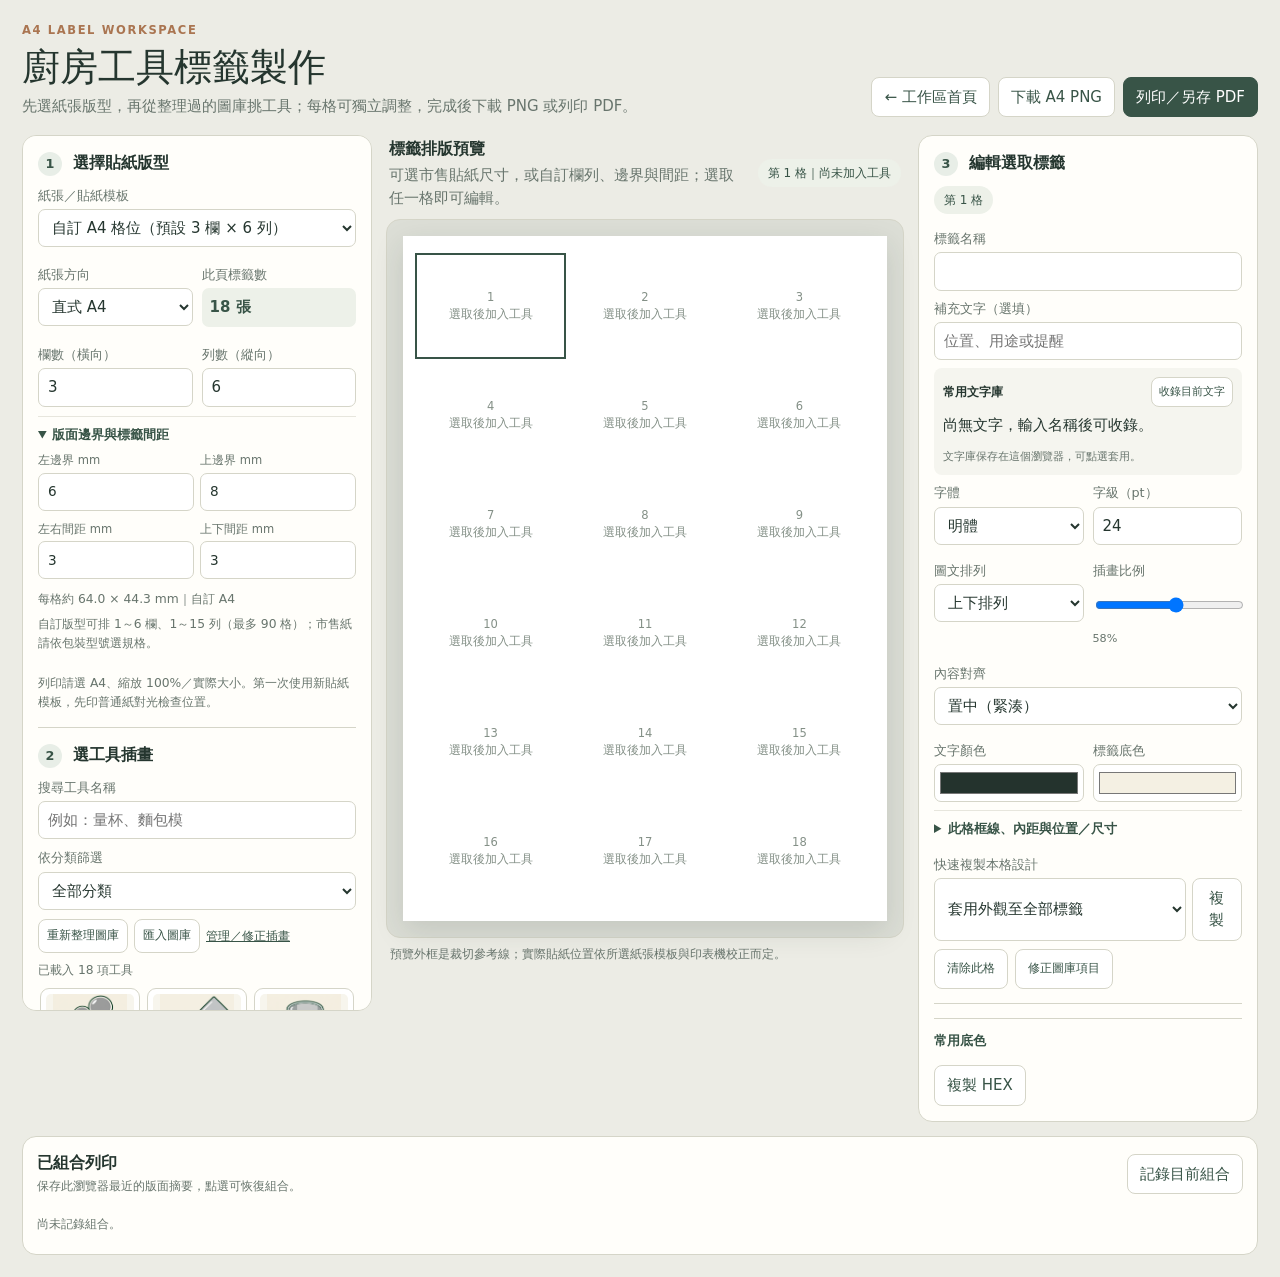
==== commit cd09a986: "Improve compact and horizontal kitchen label layouts" ====
--- a/kitchen-labels/index.html
+++ b/kitchen-labels/index.html
@@ -78,8 +78,10 @@
             <div class="selected-label" id="selectedLabel">第 1 格</div>
             <div class="field"><label for="name">標籤名稱</label><input id="name" type="text"></div>
             <div class="field"><label for="sub">補充文字（選填）</label><input id="sub" type="text" placeholder="位置、用途或提醒"></div>
+            <div class="text-library"><div class="text-library-head"><strong>常用文字庫</strong><button class="btn light" id="saveText" type="button">收錄目前文字</button></div><div id="textLibrary" class="text-library-list"></div><small>文字庫保存在這個瀏覽器，可點選套用。</small></div>
             <div class="row"><div class="field"><label for="font">字體</label><select id="font"><option value="serif">明體</option><option value="sans">黑體</option><option value="round">圓體</option></select></div><div class="field"><label for="size">字級（pt）</label><input id="size" type="number" min="8" max="72" value="24"></div></div>
-            <div class="row"><div class="field"><label for="imageRatio">插畫比例</label><input id="imageRatio" type="range" min="30" max="85" value="65"><small id="ratioValue">65%</small></div><div class="field"><label for="align">內容對齊</label><select id="align"><option value="center">置中</option><option value="top">靠上</option><option value="bottom">靠下</option></select></div></div>
+            <div class="row"><div class="field"><label for="direction">圖文排列</label><select id="direction"><option value="vertical">上下排列</option><option value="horizontal">左右排列</option></select></div><div class="field"><label for="imageRatio">插畫比例</label><input id="imageRatio" type="range" min="25" max="85" value="58"><small id="ratioValue">58%</small></div></div>
+            <div class="field"><label for="align">內容對齊</label><select id="align"><option value="center">置中（緊湊）</option><option value="top">靠上</option><option value="bottom">靠下</option></select></div>
             <div class="row"><div class="field"><label for="color">文字顏色</label><input id="color" type="color" value="#24332d"></div><div class="field"><label for="bg">標籤底色</label><input id="bg" type="color" value="#f4f0e3"></div></div>
             <details class="advanced"><summary>此格框線、內距與位置／尺寸</summary>
               <label class="check"><input id="borderOn" type="checkbox" checked> 顯示此格外框／裁切線</label>
--- a/kitchen-labels/labels.css
+++ b/kitchen-labels/labels.css
@@ -1,2 +1,8 @@
 :root{--ink:#25362f;--green:#385447;--sage:#788a70;--gold:#bd9853;--paper:#f4f0e3;--line:#d5d5c8;--white:#fffefa;--muted:#68756d;--warn:#8c593b}*{box-sizing:border-box}body{margin:0;background:#ecece5;color:var(--ink);font:15px/1.5 system-ui,"Noto Sans TC",sans-serif}.app{max-width:1740px;margin:auto;padding:22px}.hero{display:flex;justify-content:space-between;align-items:end;gap:22px;margin-bottom:18px}.eyebrow{color:#aa7551;letter-spacing:.14em;font-size:.72rem;font-weight:700}.hero h1{margin:.3rem 0;font:500 clamp(1.7rem,3vw,2.5rem)/1.2 Georgia,"Noto Serif TC",serif}.hero p,.preview-heading p{margin:0;color:var(--muted)}.hero-actions{display:flex;align-items:center;gap:8px;flex-wrap:wrap}.btn{display:inline-flex;align-items:center;justify-content:center;min-height:40px;padding:8px 12px;border:1px solid var(--green);border-radius:8px;background:var(--green);color:#fff;text-decoration:none;font:inherit;cursor:pointer}.btn.light{background:white;color:var(--green);border-color:var(--line)}.layout{display:grid;grid-template-columns:minmax(290px,350px) minmax(350px,1fr) minmax(290px,340px);gap:14px;align-items:start}.panel,.paper-wrap{background:var(--white);border:1px solid var(--line);border-radius:14px}.panel{padding:15px}.left{max-height:calc(100vh - 24px);overflow:auto;position:sticky;top:12px}.right{position:sticky;top:12px}.step+ .step{border-top:1px solid var(--line);margin-top:16px;padding-top:15px}.step h2,.preview-heading h2{font-size:1rem;margin:0 0 10px}.step h2 span{display:inline-grid;place-items:center;width:24px;height:24px;margin-right:5px;border-radius:50%;background:#e8eee7;color:var(--green);font-size:.8rem}.field{margin:9px 0}.field label,.measure-grid label{display:block;margin-bottom:4px;color:var(--muted);font-size:.8rem}.field input,.field select,.measure-grid input,.copy-row select{width:100%;min-height:38px;padding:7px 9px;border:1px solid var(--line);border-radius:7px;background:#fff;color:var(--ink);font:inherit}.field input[type=color]{padding:3px;min-height:38px}.field input[type=range]{padding:0}.row{display:grid;grid-template-columns:1fr 1fr;gap:9px}.row output{display:block;background:#edf1e9;border-radius:7px;padding:8px;font-weight:700;color:var(--green)}.advanced{padding:8px 0;border-top:1px solid #e7e6dd}.advanced summary{cursor:pointer;font-size:.82rem;font-weight:650;color:var(--green)}.measure-grid{display:grid;grid-template-columns:1fr 1fr;gap:6px;margin-top:8px}.measure-grid label{font-size:.72rem}.measure-grid input{margin-top:3px;font-size:.85rem}.note{font-size:.77rem;color:var(--muted);margin:7px 0}.warning{padding:8px 10px;border-left:3px solid var(--gold);background:#faf2df;color:var(--warn);font-size:.78rem}.library-actions{display:flex;gap:6px;align-items:center;flex-wrap:wrap;margin:8px 0}.library-actions .btn{font-size:.78rem;min-height:34px;padding:5px 8px}.text-link{font-size:.76rem;color:var(--green)}.library{display:grid;grid-template-columns:repeat(3,minmax(0,1fr));gap:7px;max-height:390px;overflow:auto;padding:2px}.tool{min-width:0;border:1px solid var(--line);border-radius:9px;background:#fff;padding:5px;text-align:left;cursor:pointer;position:relative}.tool:hover,.tool:focus-visible{outline:2px solid var(--sage);outline-offset:1px}.tool img{width:100%;height:74px;object-fit:contain;background:#f7f5ed;border-radius:5px}.tool b{display:block;overflow:hidden;text-overflow:ellipsis;white-space:nowrap;font-size:.7rem;margin-top:3px}.tool small{font-size:.62rem;color:var(--muted)}.catalog-placeholder{height:74px;display:grid;place-items:center;background:#f7f5ed;color:#7b857b;font-size:.7rem}.tool[hidden]{display:none}.upload-field{border-top:1px solid #e7e6dd;padding-top:9px}.upload-field small,.field small{display:block;color:var(--muted);font-size:.7rem}.preview-area{min-width:0}.preview-heading{display:flex;justify-content:space-between;align-items:center;gap:12px;margin:2px 3px 10px}.preview-heading h2{margin:0 0 3px}.pill,.selected-label{display:inline-block;background:#edf1e9;color:var(--green);border-radius:30px;padding:5px 10px;font-size:.75rem;white-space:nowrap}.paper-wrap{display:grid;place-items:center;padding:16px;background:#dcded6;min-height:540px}.paper{width:min(100%,620px);aspect-ratio:210/297;position:relative;background:#fff;box-shadow:0 10px 28px #25362f22;overflow:hidden}.paper.landscape{aspect-ratio:297/210;width:min(100%,780px)}.cell{position:absolute;display:flex;flex-direction:column;align-items:center;justify-content:center;min-width:0;overflow:hidden;padding:1%;cursor:pointer;background:var(--paper);color:var(--ink)}.cell.selected{outline:2px solid var(--green);z-index:2}.cell img{display:block;max-width:90%;object-fit:contain;flex:0 1 auto;min-height:0}.cell strong{display:block;max-width:100%;font-weight:650;line-height:1.15;text-align:center;overflow-wrap:anywhere}.cell small{text-align:center;line-height:1.15;margin-top:2px;max-width:100%;overflow-wrap:anywhere}.cell .empty{color:#849087;text-align:center;font-size:.72rem}.preview-note{padding:0 4px}.right .field{margin:8px 0}.selected-label{margin-bottom:7px}.check{display:flex;gap:7px;align-items:center;font-size:.78rem;margin:9px 0}.check input{width:auto}.copy-row{display:flex;gap:6px}.editor-actions{display:flex;gap:7px;flex-wrap:wrap}.editor-actions .btn{font-size:.78rem}.color-record{border-top:1px solid var(--line);margin-top:12px;padding-top:10px}.color-record strong{font-size:.8rem;color:var(--green)}#colorHistory{display:flex;flex-wrap:wrap;gap:6px;margin:7px 0}.color-chip{width:26px;height:26px;border:2px solid #fff;outline:1px solid var(--line);border-radius:50%;cursor:pointer}.records{margin-top:14px;padding:14px}.records-head{display:flex;justify-content:space-between;gap:12px;align-items:center}.records h2{font-size:1rem;margin:0}.records p{margin:2px 0;color:var(--muted);font-size:.78rem}.record-grid{display:grid;grid-template-columns:repeat(auto-fill,minmax(190px,1fr));gap:9px;margin-top:10px}.record-card{border:1px solid var(--line);border-radius:9px;padding:9px;background:#fff}.record-card strong,.record-card small{display:block}.record-card strong{font-size:.8rem}.record-card small{color:var(--muted);font-size:.7rem}.record-card button{margin-top:6px;padding:5px 8px;font-size:.72rem}.status{position:fixed;right:16px;bottom:16px;z-index:10;background:var(--green);color:white;padding:9px 13px;border-radius:8px;opacity:0;pointer-events:none;transition:opacity .15s}.status.show{opacity:1}.empty-library{grid-column:1/-1;padding:16px;text-align:center;color:var(--muted);border:1px dashed var(--line);border-radius:8px}hr{border:0;border-top:1px solid var(--line);margin:14px 0}@media(max-width:1120px){.layout{grid-template-columns:minmax(270px,330px) minmax(320px,1fr)}.right{position:static;grid-column:1/-1}.right .step{display:grid;grid-template-columns:1fr 1.5fr;gap:0 18px}.right .step h2,.right #emptyEdit,.right hr,.right>.step>.color-record{grid-column:1/-1}.right #editor{grid-column:1/-1;display:grid;grid-template-columns:repeat(2,minmax(0,1fr));gap:0 14px}.right #editor[hidden]{display:none}.right .selected-label,.right .editor-actions{grid-column:1/-1}}@media(max-width:720px){.app{padding:11px}.hero{display:block}.hero-actions{margin-top:12px}.layout{display:flex;flex-direction:column}.left,.right{position:static;width:100%;max-height:none}.library{grid-template-columns:repeat(4,minmax(0,1fr));max-height:280px}.tool img,.catalog-placeholder{height:64px}.paper-wrap{width:100%;min-height:0;padding:10px}.paper{width:100%;max-width:450px}.paper.landscape{width:100%}.preview-heading{align-items:flex-start}.right .step{display:block}.right #editor{display:block}.right #editor[hidden]{display:none}.measure-grid{gap:5px}.records-head{align-items:flex-start;flex-direction:column}}@media print{@page{size:A4 portrait;margin:0}html,body{width:210mm;height:297mm;margin:0;background:#fff}.app{width:210mm;height:297mm;max-width:none;margin:0;padding:0}.hero,.left,.right,.preview-heading,.preview-note,.records,.status{display:none!important}.layout,.preview-area,.paper-wrap{display:block;width:210mm;height:297mm;margin:0;padding:0;border:0;border-radius:0;background:#fff;box-shadow:none}.paper{width:210mm;height:297mm;max-width:none;aspect-ratio:auto;margin:0;box-shadow:none;overflow:hidden}.paper.landscape{width:297mm;height:210mm}.cell{print-color-adjust:exact;-webkit-print-color-adjust:exact}.cell.selected{outline:none}}
 :root{--orientation:portrait} @media print{@page landscape{size:A4 landscape;margin:0}body.landscape-print{page:landscape}.landscape-print .layout,.landscape-print .preview-area,.landscape-print .paper-wrap{width:297mm;height:210mm}.landscape-print .paper{width:297mm;height:210mm}}
+/* 圖文可左右排列；直式改為緊湊群組，不再把圖片與文字固定塞在上下兩個大區塊。 */
+.cell-content{display:flex;flex-direction:column;align-items:center;justify-content:center;gap:2%;width:100%;height:100%;min-width:0;min-height:0}
+.cell-content img{display:block;width:auto;height:var(--image-ratio);max-width:94%;max-height:var(--image-ratio);object-fit:contain;flex:0 1 auto;min-height:0}
+.cell-text{display:flex;flex-direction:column;justify-content:center;align-items:center;min-width:0;max-width:100%;max-height:100%;overflow:hidden}
+.cell.horizontal .cell-content{flex-direction:row;gap:2%}.cell.horizontal .cell-content img{width:var(--image-ratio);height:auto;max-width:var(--image-ratio);max-height:92%}.cell.horizontal .cell-text{align-items:flex-start;flex:1;text-align:left}.cell.horizontal strong,.cell.horizontal small{text-align:left}
+.text-library{padding:9px;background:#f5f5ef;border-radius:8px}.text-library-head{display:flex;align-items:center;justify-content:space-between;gap:6px;font-size:.78rem}.text-library-head .btn{min-height:30px;padding:4px 7px;font-size:.7rem}.text-library-list{display:grid;gap:4px;margin:7px 0}.text-library-entry{display:flex;gap:4px;min-width:0}.text-library-use{flex:1;min-width:0;padding:5px 7px;border:1px solid var(--line);border-radius:6px;background:#fff;color:var(--ink);text-align:left;overflow:hidden;text-overflow:ellipsis;white-space:nowrap;font-size:.72rem;cursor:pointer}.text-library-delete{border:0;background:transparent;color:var(--muted);font-size:.68rem;cursor:pointer}.text-library>small{font-size:.68rem;color:var(--muted)}
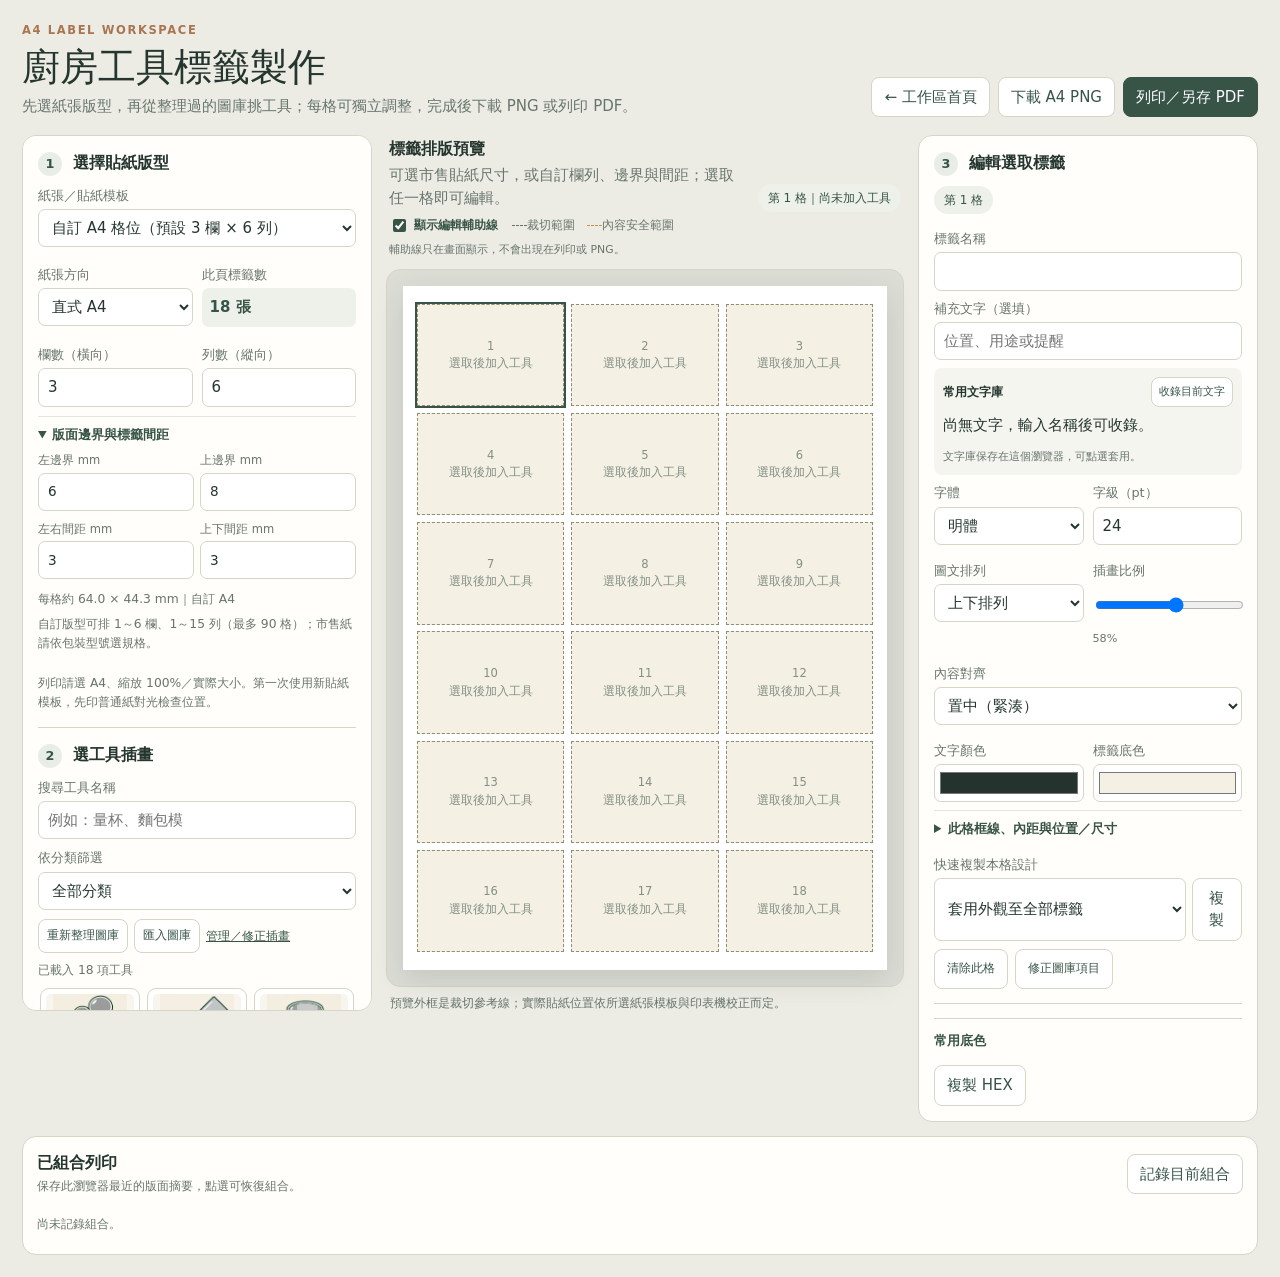
==== commit b33ffaa6: "Show print-safe label editing guides" ====
--- a/kitchen-labels/index.html
+++ b/kitchen-labels/index.html
@@ -65,7 +65,7 @@
       </aside>
 
       <section class="preview-area">
-        <div class="preview-heading"><div><h2>標籤排版預覽</h2><p>可選市售貼紙尺寸，或自訂欄列、邊界與間距；選取任一格即可編輯。</p></div><span id="selectionStatus" class="pill">尚未加入工具</span></div>
+        <div class="preview-heading"><div><h2>標籤排版預覽</h2><p>可選市售貼紙尺寸，或自訂欄列、邊界與間距；選取任一格即可編輯。</p><div class="guide-controls"><label><input id="showGuides" type="checkbox" checked> 顯示編輯輔助線</label><span><i class="guide-swatch cut"></i>裁切範圍　<i class="guide-swatch safe"></i>內容安全範圍</span><small>輔助線只在畫面顯示，不會出現在列印或 PNG。</small></div></div><span id="selectionStatus" class="pill">尚未加入工具</span></div>
         <div class="paper-wrap"><div class="paper portrait" id="paper" aria-label="A4 標籤預覽"></div></div>
         <p class="note preview-note">預覽外框是裁切參考線；實際貼紙位置依所選紙張模板與印表機校正而定。</p>
       </section>
@@ -84,10 +84,10 @@
             <div class="field"><label for="align">內容對齊</label><select id="align"><option value="center">置中（緊湊）</option><option value="top">靠上</option><option value="bottom">靠下</option></select></div>
             <div class="row"><div class="field"><label for="color">文字顏色</label><input id="color" type="color" value="#24332d"></div><div class="field"><label for="bg">標籤底色</label><input id="bg" type="color" value="#f4f0e3"></div></div>
             <details class="advanced"><summary>此格框線、內距與位置／尺寸</summary>
-              <label class="check"><input id="borderOn" type="checkbox" checked> 顯示此格外框／裁切線</label>
+              <label class="check"><input id="borderOn" type="checkbox"> 列印此格外框（非編輯輔助線）</label>
               <div class="row"><div class="field"><label for="borderColor">框線顏色</label><input id="borderColor" type="color" value="#b8bbae"></div><div class="field"><label for="borderWidth">線寬（mm）</label><input id="borderWidth" type="number" min="0" max="2" step="0.1" value="0.2"></div></div>
-              <div class="field"><label for="inset">內容安全內距（mm）</label><input id="inset" type="number" min="0" max="12" step="0.5" value="3"></div>
-              <p class="note">微調以版型原尺寸為基準；超出 A4 會提示並暫停列印。</p>
+              <div class="field"><label for="inset">內容安全內距（mm）</label><input id="inset" type="number" min="0" max="12" step="0.5" value="3"><div class="inset-presets" aria-label="內距快速選擇"><button type="button" data-inset="0">0 mm</button><button type="button" data-inset="2">2 mm</button><button type="button" data-inset="4">4 mm</button><button type="button" data-inset="6">6 mm</button></div><small>以標籤裁切線向內量；0 mm 代表內容可延伸至邊緣。</small></div>
+              <p class="note">X／Y、寬／高調整的是整個標籤格位置與尺寸；內距只移動格內插畫和文字。</p>
               <div class="row"><div class="field"><label for="offsetX">左右移動 X（mm）</label><input id="offsetX" type="number" min="-10" max="10" step="0.1" value="0"></div><div class="field"><label for="offsetY">上下移動 Y（mm）</label><input id="offsetY" type="number" min="-10" max="10" step="0.1" value="0"></div></div>
               <div class="row"><div class="field"><label for="widthAdjust">寬度增減（mm）</label><input id="widthAdjust" type="number" min="-10" max="10" step="0.1" value="0"></div><div class="field"><label for="heightAdjust">高度增減（mm）</label><input id="heightAdjust" type="number" min="-10" max="10" step="0.1" value="0"></div></div>
             </details>
--- a/kitchen-labels/labels.css
+++ b/kitchen-labels/labels.css
@@ -6,3 +6,14 @@
 .cell-text{display:flex;flex-direction:column;justify-content:center;align-items:center;min-width:0;max-width:100%;max-height:100%;overflow:hidden}
 .cell.horizontal .cell-content{flex-direction:row;gap:2%}.cell.horizontal .cell-content img{width:var(--image-ratio);height:auto;max-width:var(--image-ratio);max-height:92%}.cell.horizontal .cell-text{align-items:flex-start;flex:1;text-align:left}.cell.horizontal strong,.cell.horizontal small{text-align:left}
 .text-library{padding:9px;background:#f5f5ef;border-radius:8px}.text-library-head{display:flex;align-items:center;justify-content:space-between;gap:6px;font-size:.78rem}.text-library-head .btn{min-height:30px;padding:4px 7px;font-size:.7rem}.text-library-list{display:grid;gap:4px;margin:7px 0}.text-library-entry{display:flex;gap:4px;min-width:0}.text-library-use{flex:1;min-width:0;padding:5px 7px;border:1px solid var(--line);border-radius:6px;background:#fff;color:var(--ink);text-align:left;overflow:hidden;text-overflow:ellipsis;white-space:nowrap;font-size:.72rem;cursor:pointer}.text-library-delete{border:0;background:transparent;color:var(--muted);font-size:.68rem;cursor:pointer}.text-library>small{font-size:.68rem;color:var(--muted)}
+.cell-content{position:absolute;inset:var(--inset-y,0) var(--inset-x,0);width:auto;height:auto}
+.cell::before,.cell::after{content:"";position:absolute;pointer-events:none;z-index:4}
+.cell::after{inset:0;border:1px dashed #66736b99}
+.cell::before{inset:var(--inset-y,0) var(--inset-x,0);border:1px dashed #bd9853aa;z-index:3}
+.paper.guides-off .cell::before,.paper.guides-off .cell::after{display:none}
+.guide-controls{display:flex;align-items:center;gap:7px 14px;flex-wrap:wrap;margin-top:7px;font-size:.72rem;color:var(--muted)}
+.guide-controls label{display:flex;align-items:center;gap:5px;color:var(--green);font-weight:650;cursor:pointer}
+.guide-controls input{accent-color:var(--green)}.guide-controls small{font-size:.68rem}
+.guide-swatch{display:inline-block;width:15px;border-top:1px dashed #66736b;vertical-align:middle}.guide-swatch.safe{border-color:#bd9853}
+.inset-presets{display:flex;gap:5px;margin:6px 0}.inset-presets button{padding:4px 9px;border:1px solid var(--line);border-radius:6px;background:#fff;color:var(--green);font-size:.72rem;cursor:pointer}.inset-presets button:hover,.inset-presets button:focus-visible{border-color:var(--green);background:#edf1e9}
+@media print{.cell::before,.cell::after{display:none!important}}
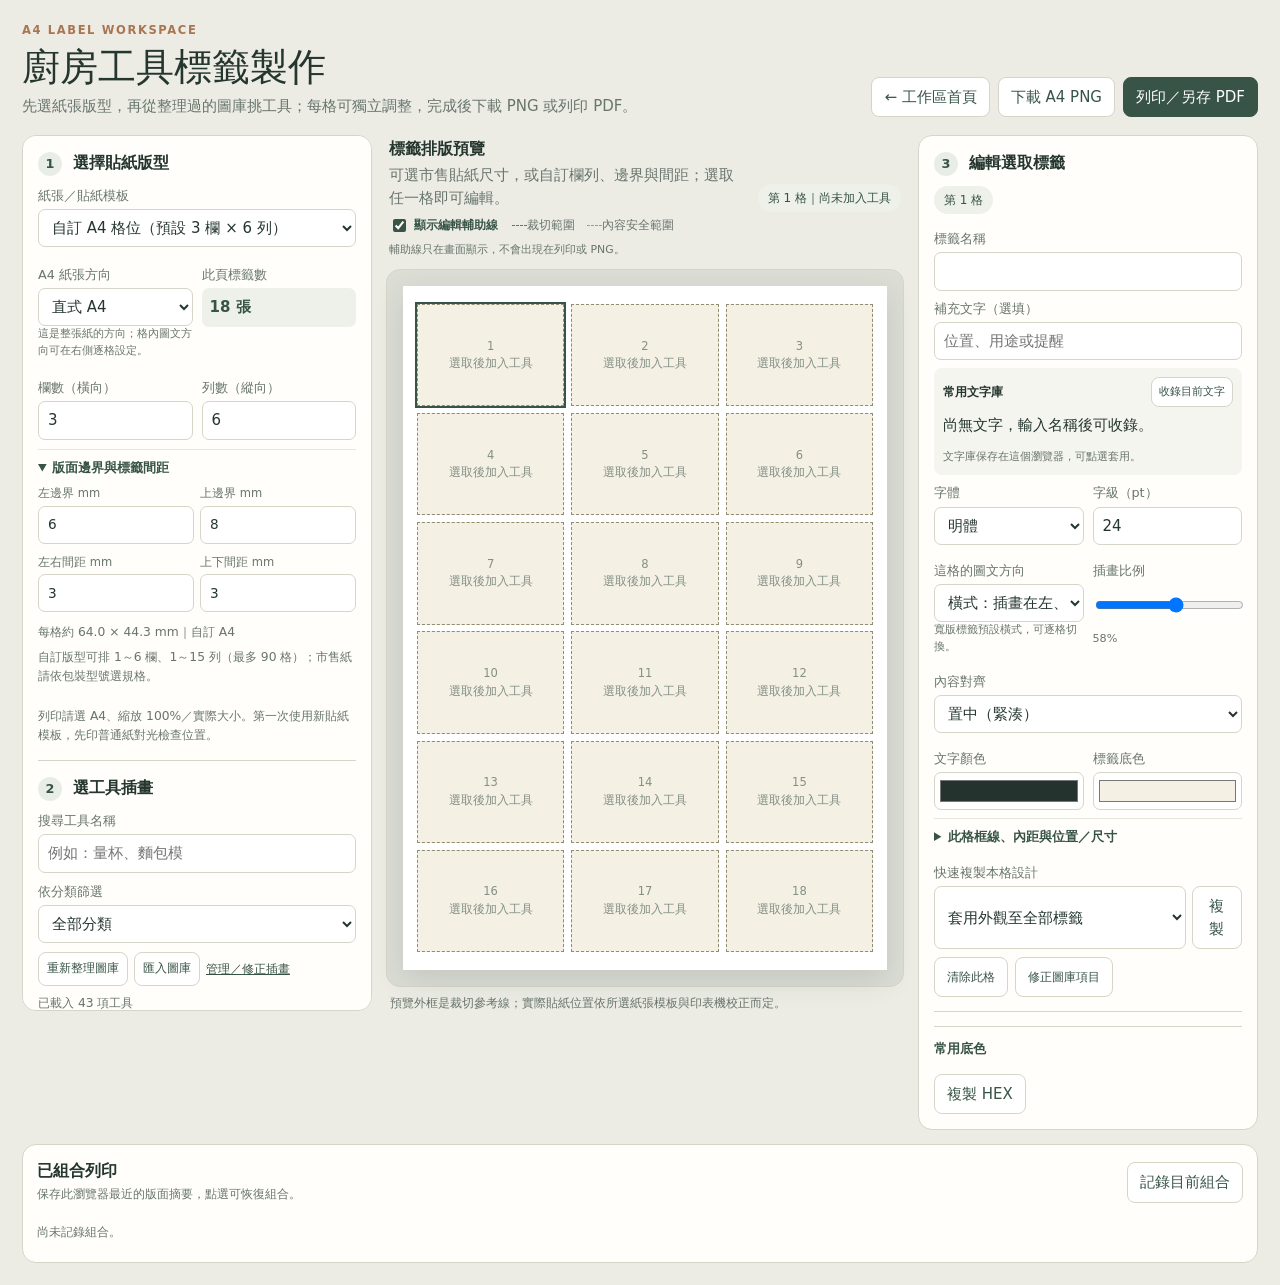
==== commit d7271ae0: "Load complete kitchen illustration library on label page" ====
--- a/kitchen-labels/index.html
+++ b/kitchen-labels/index.html
@@ -37,7 +37,7 @@
               <option value="2up-large">2 格｜每格 199.6 × 143.5 mm</option>
             </optgroup>
           </select></div>
-          <div class="row"><div class="field"><label for="orientation">紙張方向</label><select id="orientation"><option value="portrait">直式 A4</option><option value="landscape">橫式 A4（自訂）</option></select></div><div class="field"><label>此頁標籤數</label><output id="countLabel">18 張</output><input id="count" type="hidden" value="18"></div></div>
+          <div class="row"><div class="field"><label for="orientation">A4 紙張方向</label><select id="orientation"><option value="portrait">直式 A4</option><option value="landscape">橫向 A4（自訂格位）</option></select><small>這是整張紙的方向；格內圖文方向可在右側逐格設定。</small></div><div class="field"><label>此頁標籤數</label><output id="countLabel">18 張</output><input id="count" type="hidden" value="18"></div></div>
           <div class="row"><div class="field"><label for="cols">欄數（橫向）</label><input id="cols" type="number" min="1" max="6" value="3"></div><div class="field"><label for="rows">列數（縱向）</label><input id="rows" type="number" min="1" max="15" value="6"></div></div>
           <details class="advanced" open><summary>版面邊界與標籤間距</summary>
             <div class="measure-grid">
@@ -80,7 +80,7 @@
             <div class="field"><label for="sub">補充文字（選填）</label><input id="sub" type="text" placeholder="位置、用途或提醒"></div>
             <div class="text-library"><div class="text-library-head"><strong>常用文字庫</strong><button class="btn light" id="saveText" type="button">收錄目前文字</button></div><div id="textLibrary" class="text-library-list"></div><small>文字庫保存在這個瀏覽器，可點選套用。</small></div>
             <div class="row"><div class="field"><label for="font">字體</label><select id="font"><option value="serif">明體</option><option value="sans">黑體</option><option value="round">圓體</option></select></div><div class="field"><label for="size">字級（pt）</label><input id="size" type="number" min="8" max="72" value="24"></div></div>
-            <div class="row"><div class="field"><label for="direction">圖文排列</label><select id="direction"><option value="vertical">上下排列</option><option value="horizontal">左右排列</option></select></div><div class="field"><label for="imageRatio">插畫比例</label><input id="imageRatio" type="range" min="25" max="85" value="58"><small id="ratioValue">58%</small></div></div>
+            <div class="row"><div class="field"><label for="direction">這格的圖文方向</label><select id="direction"><option value="vertical">直式：插畫在上、文字在下</option><option value="horizontal">橫式：插畫在左、文字在右</option></select><small>寬版標籤預設橫式，可逐格切換。</small></div><div class="field"><label for="imageRatio">插畫比例</label><input id="imageRatio" type="range" min="25" max="85" value="58"><small id="ratioValue">58%</small></div></div>
             <div class="field"><label for="align">內容對齊</label><select id="align"><option value="center">置中（緊湊）</option><option value="top">靠上</option><option value="bottom">靠下</option></select></div>
             <div class="row"><div class="field"><label for="color">文字顏色</label><input id="color" type="color" value="#24332d"></div><div class="field"><label for="bg">標籤底色</label><input id="bg" type="color" value="#f4f0e3"></div></div>
             <details class="advanced"><summary>此格框線、內距與位置／尺寸</summary>
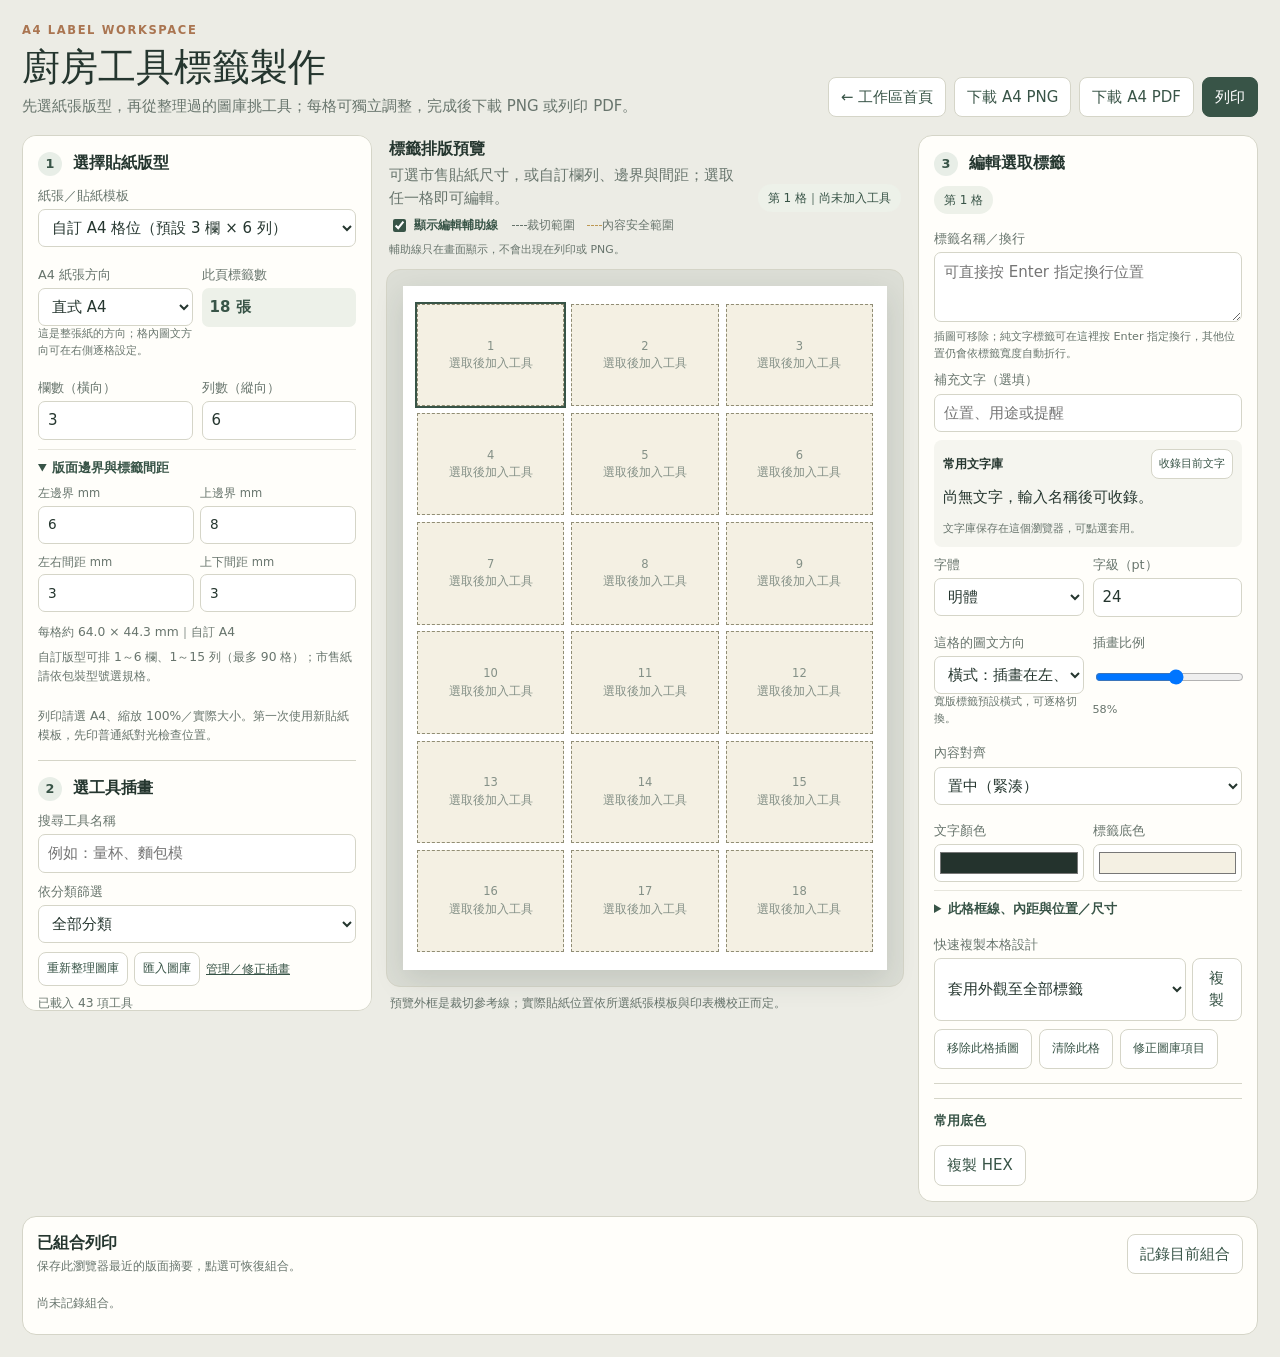
==== commit d0d02229: "Fix mobile label exports and text-only labels" ====
--- a/kitchen-labels/index.html
+++ b/kitchen-labels/index.html
@@ -11,7 +11,7 @@
   <main class="app">
     <header class="hero">
       <div><div class="eyebrow">A4 LABEL WORKSPACE</div><h1>廚房工具標籤製作</h1><p>先選紙張版型，再從整理過的圖庫挑工具；每格可獨立調整，完成後下載 PNG 或列印 PDF。</p></div>
-      <nav class="hero-actions"><a class="btn light" href="../kitchen-tools/">← 工作區首頁</a><button class="btn light" id="png">下載 A4 PNG</button><button class="btn" id="print">列印／另存 PDF</button></nav>
+      <nav class="hero-actions"><a class="btn light" href="../kitchen-tools/">← 工作區首頁</a><button class="btn light" id="png">下載 A4 PNG</button><button class="btn light" id="pdf">下載 A4 PDF</button><button class="btn" id="print">列印</button></nav>
     </header>
 
     <section class="layout" aria-label="標籤製作工作區">
@@ -76,7 +76,7 @@
           <p class="note" id="emptyEdit">先點選中間任一格，再從左側選擇工具。</p>
           <div id="editor" hidden>
             <div class="selected-label" id="selectedLabel">第 1 格</div>
-            <div class="field"><label for="name">標籤名稱</label><input id="name" type="text"></div>
+            <div class="field"><label for="name">標籤名稱／換行</label><textarea id="name" rows="2" placeholder="可直接按 Enter 指定換行位置"></textarea><small>插圖可移除；純文字標籤可在這裡按 Enter 指定換行，其他位置仍會依標籤寬度自動折行。</small></div>
             <div class="field"><label for="sub">補充文字（選填）</label><input id="sub" type="text" placeholder="位置、用途或提醒"></div>
             <div class="text-library"><div class="text-library-head"><strong>常用文字庫</strong><button class="btn light" id="saveText" type="button">收錄目前文字</button></div><div id="textLibrary" class="text-library-list"></div><small>文字庫保存在這個瀏覽器，可點選套用。</small></div>
             <div class="row"><div class="field"><label for="font">字體</label><select id="font"><option value="serif">明體</option><option value="sans">黑體</option><option value="round">圓體</option></select></div><div class="field"><label for="size">字級（pt）</label><input id="size" type="number" min="8" max="72" value="24"></div></div>
@@ -92,7 +92,7 @@
               <div class="row"><div class="field"><label for="widthAdjust">寬度增減（mm）</label><input id="widthAdjust" type="number" min="-10" max="10" step="0.1" value="0"></div><div class="field"><label for="heightAdjust">高度增減（mm）</label><input id="heightAdjust" type="number" min="-10" max="10" step="0.1" value="0"></div></div>
             </details>
             <div class="field"><label for="copyTo">快速複製本格設計</label><div class="copy-row"><select id="copyTo"><option value="all">套用外觀至全部標籤</option><option value="next">複製到下一格</option></select><button class="btn light" id="copyStyle" type="button">複製</button></div></div>
-            <div class="editor-actions"><button class="btn light" id="clear" type="button">清除此格</button><button class="btn light" id="editCatalog" type="button">修正圖庫項目</button></div>
+            <div class="editor-actions"><button class="btn light" id="removeImage" type="button">移除此格插圖</button><button class="btn light" id="clear" type="button">清除此格</button><button class="btn light" id="editCatalog" type="button">修正圖庫項目</button></div>
           </div>
           <hr><div class="color-record"><strong>常用底色</strong><div id="colorHistory"></div><button class="btn light" id="copyColor" type="button">複製 HEX</button></div>
         </section>
@@ -100,6 +100,7 @@
     </section>
 
     <section class="records panel"><div class="records-head"><div><h2>已組合列印</h2><p>保存此瀏覽器最近的版面摘要，點選可恢復組合。</p></div><button class="btn light" id="recordSheet" type="button">記錄目前組合</button></div><div class="record-grid" id="recordGrid"></div></section>
+    <dialog id="exportDialog" class="export-dialog"><div class="export-dialog-head"><div><h2 id="exportTitle">A4 檔案已準備好</h2><p>手機可先預覽，再下載或使用分享選單儲存到「檔案」。</p></div><button class="btn light" id="closeExport" type="button" aria-label="關閉">關閉</button></div><img id="exportPreview" alt="A4 標籤檔案預覽"><div class="export-actions"><a class="btn" id="saveFile" download="廚房工具_A4.png">下載檔案</a><button class="btn light" id="shareFile" type="button">分享／儲存到手機</button></div><p class="note" id="shareHint">若手機沒有自動存檔，請點「分享／儲存到手機」；也可長按預覽圖片儲存。</p></dialog>
     <div class="status" id="status" role="status" aria-live="polite"></div>
   </main>
   <script src="labels.js"></script>
--- a/kitchen-labels/labels.css
+++ b/kitchen-labels/labels.css
@@ -17,3 +17,5 @@
 .guide-swatch{display:inline-block;width:15px;border-top:1px dashed #66736b;vertical-align:middle}.guide-swatch.safe{border-color:#bd9853}
 .inset-presets{display:flex;gap:5px;margin:6px 0}.inset-presets button{padding:4px 9px;border:1px solid var(--line);border-radius:6px;background:#fff;color:var(--green);font-size:.72rem;cursor:pointer}.inset-presets button:hover,.inset-presets button:focus-visible{border-color:var(--green);background:#edf1e9}
 @media print{.cell::before,.cell::after{display:none!important}}
+textarea#name{width:100%;min-height:70px;padding:8px 9px;border:1px solid var(--line);border-radius:7px;background:#fff;color:var(--ink);font:inherit;resize:vertical}.field textarea+small{display:block;color:var(--muted);font-size:.7rem}.cell strong{white-space:pre-line}.cell.text-only .cell-content{inset:var(--inset-y,0) var(--inset-x,0);width:auto;height:auto;display:grid;place-items:center;padding:0}.cell.text-only .cell-text{max-width:100%;width:100%;text-align:center}.export-dialog{width:min(94vw,720px);max-height:92vh;padding:16px;border:1px solid var(--line);border-radius:14px;background:var(--white);color:var(--ink);box-shadow:0 18px 60px #0004}.export-dialog::backdrop{background:#18221dcc}.export-dialog-head{display:flex;justify-content:space-between;align-items:start;gap:12px}.export-dialog h2{margin:0;font-size:1.15rem}.export-dialog p{margin:4px 0 10px}.export-dialog>img{display:block;width:auto;height:auto;max-width:100%;max-height:62vh;object-fit:contain;margin:0 auto 12px;border:1px solid var(--line);background:white}.export-actions{display:flex;flex-wrap:wrap;gap:8px}.export-actions .btn{min-height:44px}.export-dialog .note{margin-top:10px}
+@media(max-width:720px){.export-dialog{padding:12px}.export-dialog>img{max-height:55vh}.export-actions>*{flex:1 1 180px}}
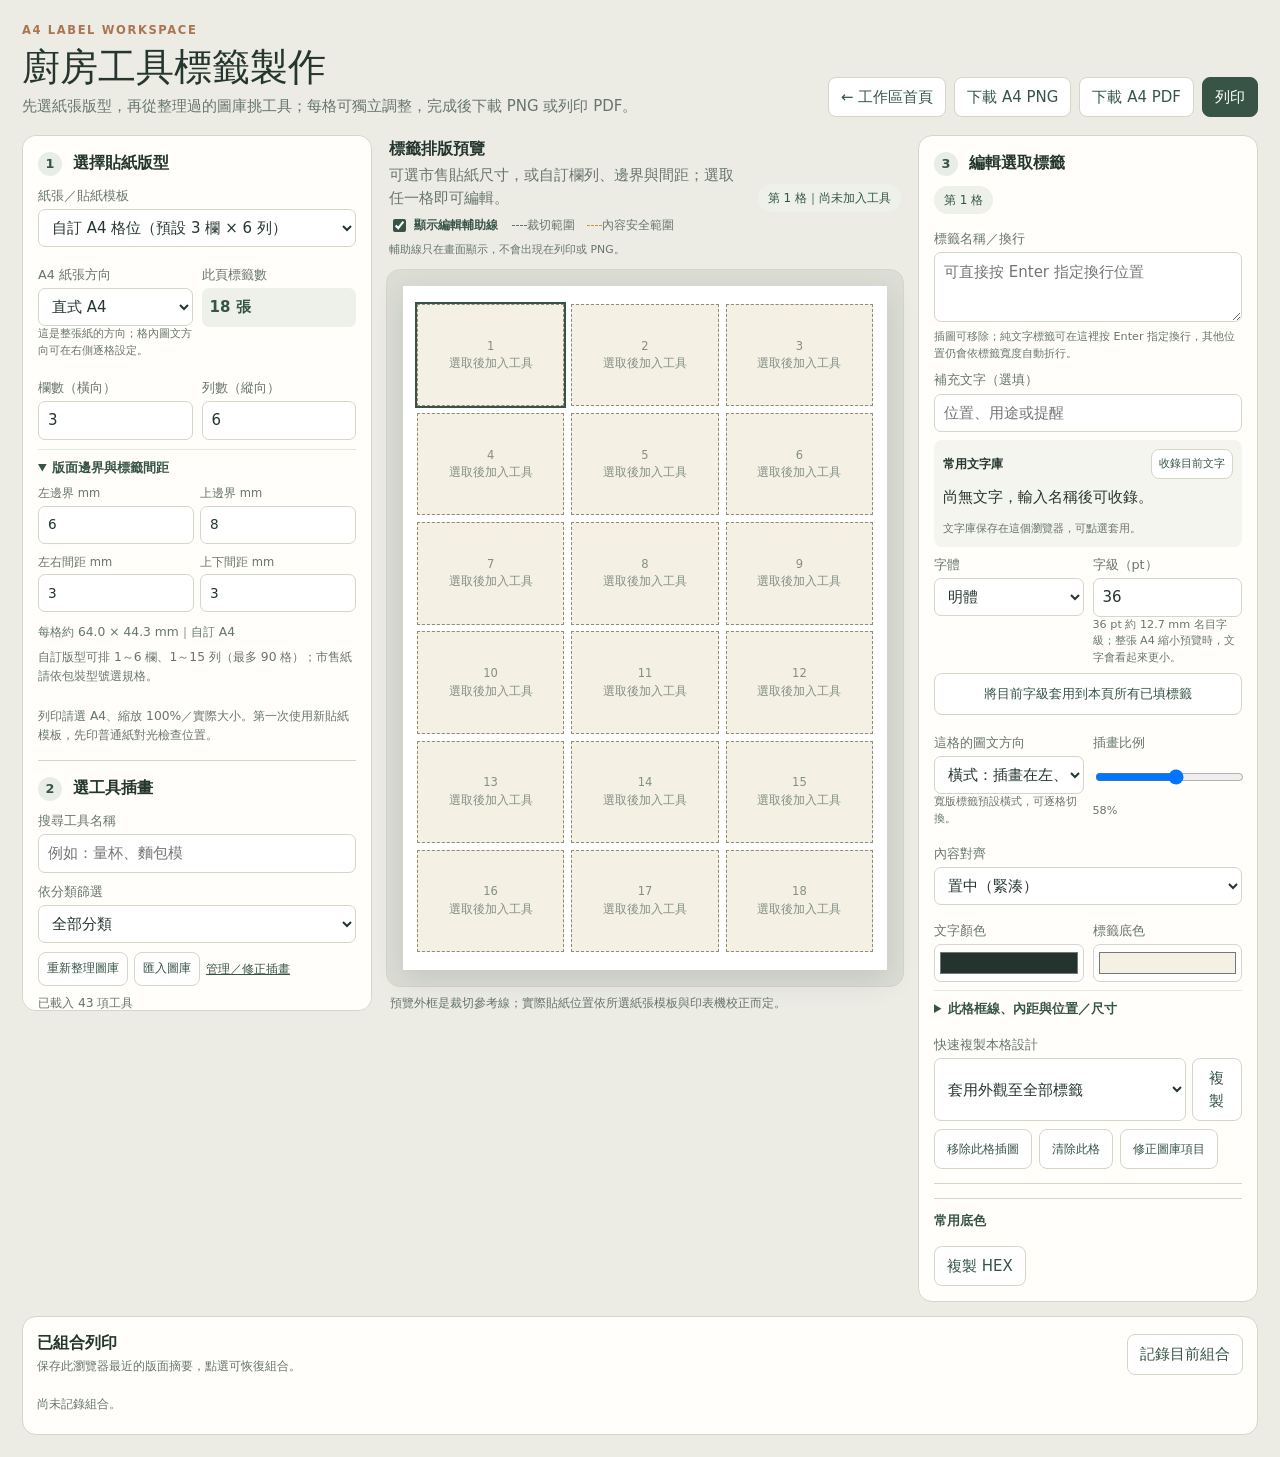
==== commit 9c097374: "Increase kitchen label text size" ====
--- a/kitchen-labels/index.html
+++ b/kitchen-labels/index.html
@@ -5,7 +5,7 @@
   <meta name="viewport" content="width=device-width,initial-scale=1">
   <meta name="theme-color" content="#385447">
   <title>廚房工具｜A4 標籤製作</title>
-  <link rel="stylesheet" href="labels.css">
+  <link rel="stylesheet" href="labels.css?v=font-review-20261004">
 </head>
 <body>
   <main class="app">
@@ -79,7 +79,8 @@
             <div class="field"><label for="name">標籤名稱／換行</label><textarea id="name" rows="2" placeholder="可直接按 Enter 指定換行位置"></textarea><small>插圖可移除；純文字標籤可在這裡按 Enter 指定換行，其他位置仍會依標籤寬度自動折行。</small></div>
             <div class="field"><label for="sub">補充文字（選填）</label><input id="sub" type="text" placeholder="位置、用途或提醒"></div>
             <div class="text-library"><div class="text-library-head"><strong>常用文字庫</strong><button class="btn light" id="saveText" type="button">收錄目前文字</button></div><div id="textLibrary" class="text-library-list"></div><small>文字庫保存在這個瀏覽器，可點選套用。</small></div>
-            <div class="row"><div class="field"><label for="font">字體</label><select id="font"><option value="serif">明體</option><option value="sans">黑體</option><option value="round">圓體</option></select></div><div class="field"><label for="size">字級（pt）</label><input id="size" type="number" min="8" max="72" value="24"></div></div>
+            <div class="row"><div class="field"><label for="font">字體</label><select id="font"><option value="serif">明體</option><option value="sans">黑體</option><option value="round">圓體</option></select></div><div class="field"><label for="size">字級（pt）</label><input id="size" type="number" min="8" max="72" value="36"><small>36 pt 約 12.7 mm 名目字級；整張 A4 縮小預覽時，文字會看起來更小。</small></div></div>
+            <button class="btn light apply-size-all" id="applySizeAll" type="button">將目前字級套用到本頁所有已填標籤</button>
             <div class="row"><div class="field"><label for="direction">這格的圖文方向</label><select id="direction"><option value="vertical">直式：插畫在上、文字在下</option><option value="horizontal">橫式：插畫在左、文字在右</option></select><small>寬版標籤預設橫式，可逐格切換。</small></div><div class="field"><label for="imageRatio">插畫比例</label><input id="imageRatio" type="range" min="25" max="85" value="58"><small id="ratioValue">58%</small></div></div>
             <div class="field"><label for="align">內容對齊</label><select id="align"><option value="center">置中（緊湊）</option><option value="top">靠上</option><option value="bottom">靠下</option></select></div>
             <div class="row"><div class="field"><label for="color">文字顏色</label><input id="color" type="color" value="#24332d"></div><div class="field"><label for="bg">標籤底色</label><input id="bg" type="color" value="#f4f0e3"></div></div>
@@ -103,7 +104,7 @@
     <dialog id="exportDialog" class="export-dialog"><div class="export-dialog-head"><div><h2 id="exportTitle">A4 檔案已準備好</h2><p>手機可先預覽，再下載或使用分享選單儲存到「檔案」。</p></div><button class="btn light" id="closeExport" type="button" aria-label="關閉">關閉</button></div><img id="exportPreview" alt="A4 標籤檔案預覽"><div class="export-actions"><a class="btn" id="saveFile" download="廚房工具_A4.png">下載檔案</a><button class="btn light" id="shareFile" type="button">分享／儲存到手機</button></div><p class="note" id="shareHint">若手機沒有自動存檔，請點「分享／儲存到手機」；也可長按預覽圖片儲存。</p></dialog>
     <div class="status" id="status" role="status" aria-live="polite"></div>
   </main>
-  <script src="labels.js"></script>
+  <script src="labels.js?v=font-review-20261004"></script>
   <script src="../kitchen-label-records.js"></script>
   <script src="../kitchen-catalog-sync.js"></script>
 </body>
--- a/kitchen-labels/labels.css
+++ b/kitchen-labels/labels.css
@@ -19,3 +19,4 @@
 @media print{.cell::before,.cell::after{display:none!important}}
 textarea#name{width:100%;min-height:70px;padding:8px 9px;border:1px solid var(--line);border-radius:7px;background:#fff;color:var(--ink);font:inherit;resize:vertical}.field textarea+small{display:block;color:var(--muted);font-size:.7rem}.cell strong{white-space:pre-line}.cell.text-only .cell-content{inset:var(--inset-y,0) var(--inset-x,0);width:auto;height:auto;display:grid;place-items:center;padding:0}.cell.text-only .cell-text{max-width:100%;width:100%;text-align:center}.export-dialog{width:min(94vw,720px);max-height:92vh;padding:16px;border:1px solid var(--line);border-radius:14px;background:var(--white);color:var(--ink);box-shadow:0 18px 60px #0004}.export-dialog::backdrop{background:#18221dcc}.export-dialog-head{display:flex;justify-content:space-between;align-items:start;gap:12px}.export-dialog h2{margin:0;font-size:1.15rem}.export-dialog p{margin:4px 0 10px}.export-dialog>img{display:block;width:auto;height:auto;max-width:100%;max-height:62vh;object-fit:contain;margin:0 auto 12px;border:1px solid var(--line);background:white}.export-actions{display:flex;flex-wrap:wrap;gap:8px}.export-actions .btn{min-height:44px}.export-dialog .note{margin-top:10px}
 @media(max-width:720px){.export-dialog{padding:12px}.export-dialog>img{max-height:55vh}.export-actions>*{flex:1 1 180px}}
+.apply-size-all{width:100%;min-height:42px;margin:-2px 0 10px;font-size:.8rem}
